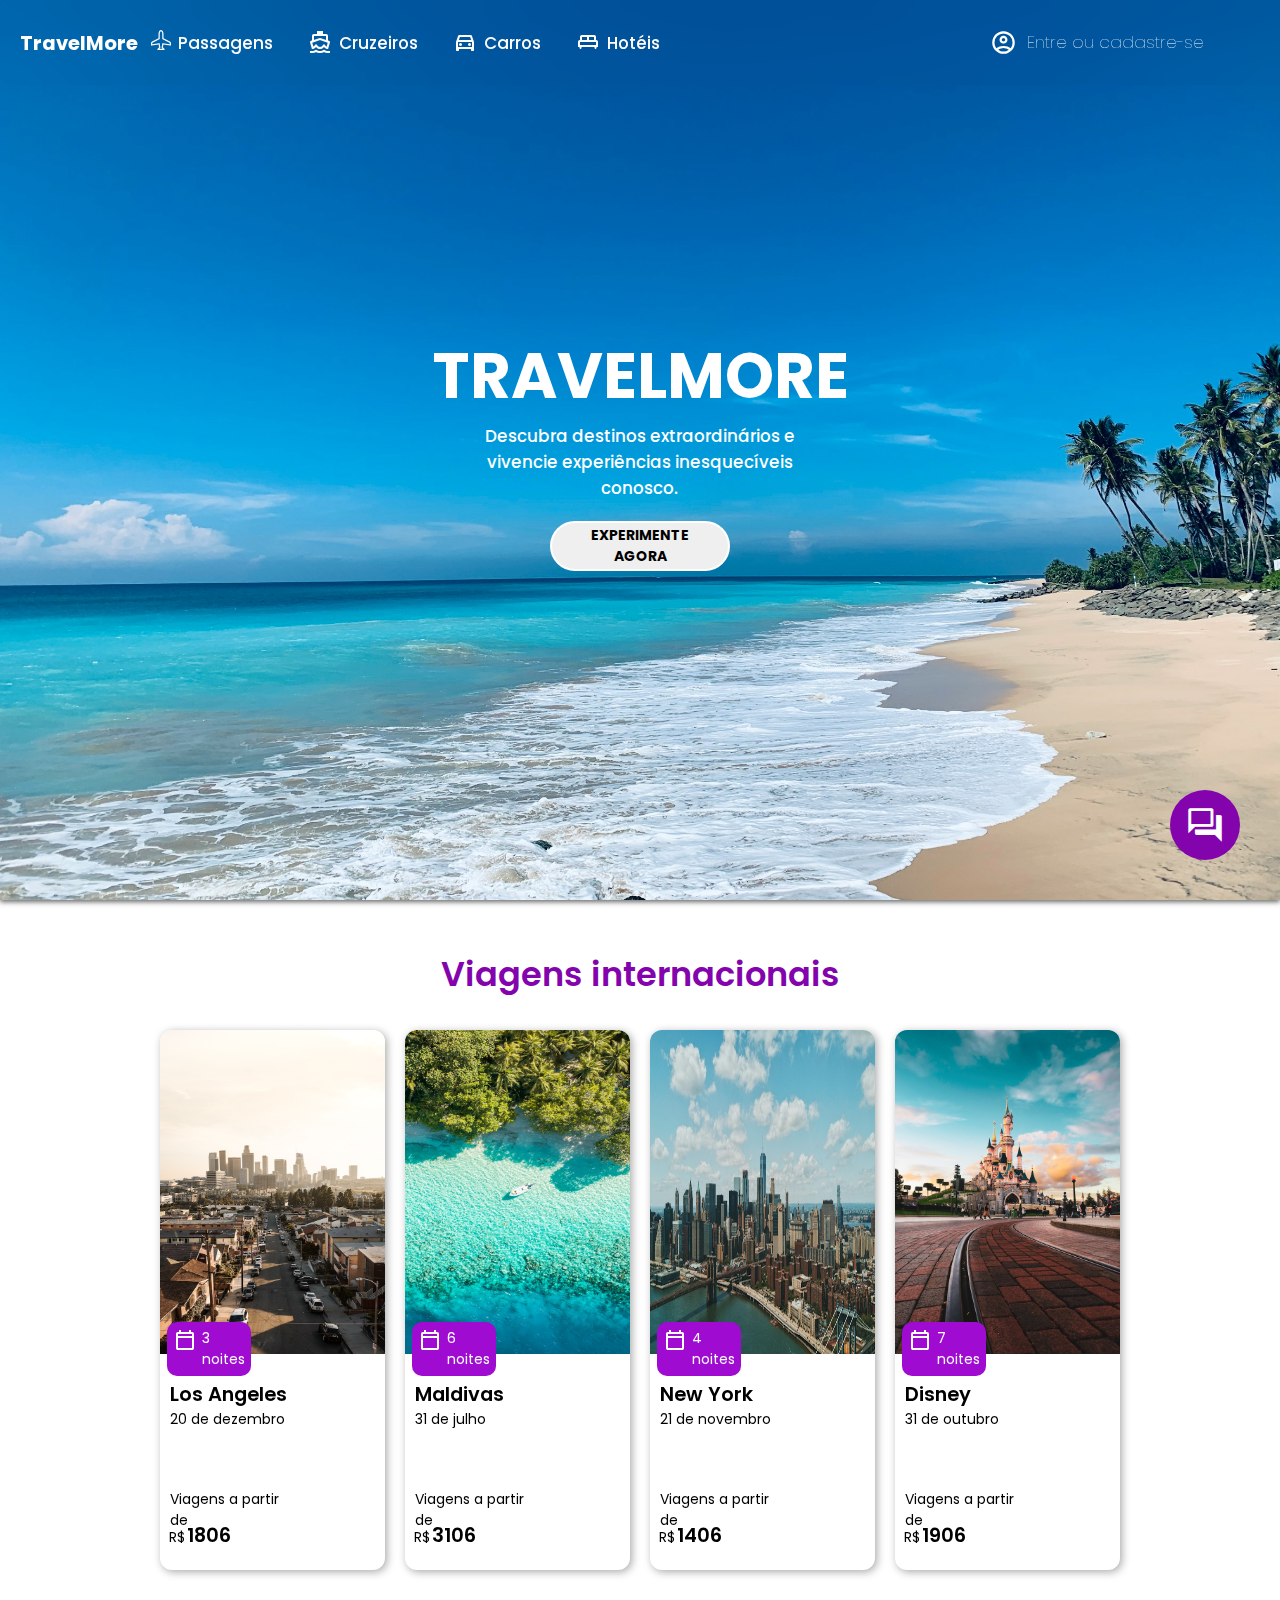
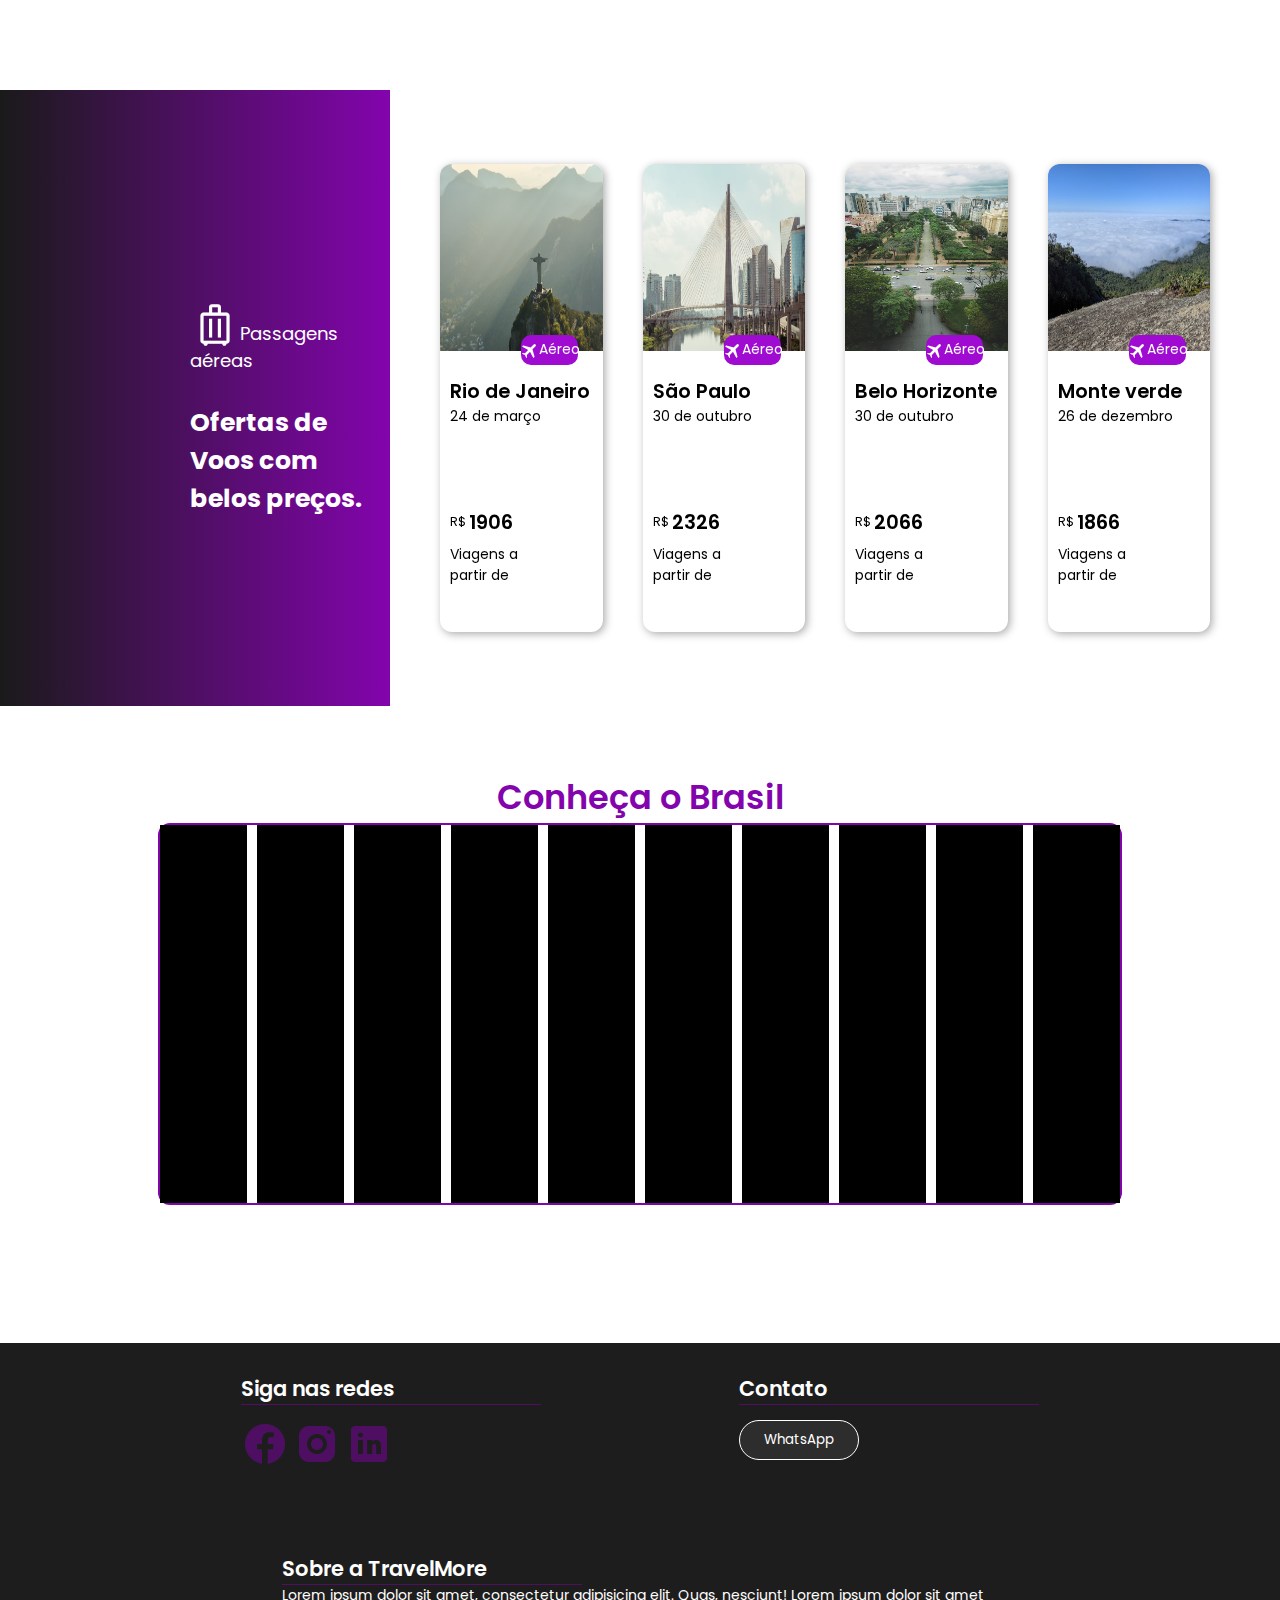
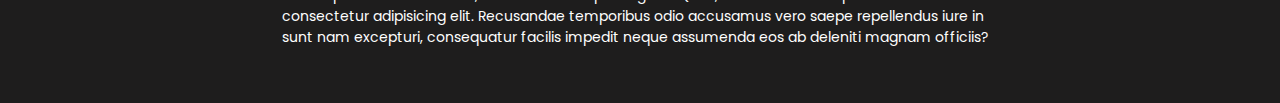
==== index.html @ c467e485 "conheca o brasil implementado mas não finalizado." ====
<!DOCTYPE html>
<html lang="pt-br">
<head>
    <meta charset="UTF-8">
    <meta name="viewport" content="width=device-width, initial-scale=1.0">
    <title>Jean</title>
    <link rel="stylesheet" href="style.css">
    <link rel="stylesheet" href="https://fonts.googleapis.com/css2?family=Material+Symbols+Outlined:opsz,wght,FILL,GRAD@24,400,0,0" />
    <link rel="stylesheet" href="https://fonts.googleapis.com/css2?family=Material+Symbols+Outlined:opsz,wght,FILL,GRAD@24,400,0,0" />
    <link rel="stylesheet" href="https://fonts.googleapis.com/css2?family=Material+Symbols+Outlined:opsz,wght,FILL,GRAD@48,300,0,200" />
    <link rel="stylesheet" href="https://fonts.googleapis.com/css2?family=Material+Symbols+Outlined:opsz,wght,FILL,GRAD@48,300,0,200" />
    <link rel="stylesheet" href="https://fonts.googleapis.com/css2?family=Material+Symbols+Outlined:opsz,wght,FILL,GRAD@48,300,0,200" />
    <link rel="stylesheet" href="https://fonts.googleapis.com/css2?family=Material+Symbols+Outlined:opsz,wght,FILL,GRAD@48,400,0,200" />
    <link rel="stylesheet" href="https://fonts.googleapis.com/css2?family=Material+Symbols+Outlined:opsz,wght,FILL,GRAD@20,300,0,200" />
    <link rel="stylesheet" href="https://fonts.googleapis.com/css2?family=Material+Symbols+Outlined:opsz,wght,FILL,GRAD@20,300,0,200" />
    <link rel="stylesheet" href="https://fonts.googleapis.com/css2?family=Material+Symbols+Outlined:opsz,wght,FILL,GRAD@20,300,0,200" />
    <link rel="stylesheet" href="https://fonts.googleapis.com/css2?family=Material+Symbols+Outlined:opsz,wght,FILL,GRAD@20,300,1,0" />
    <link rel="stylesheet" href="https://fonts.googleapis.com/css2?family=Material+Symbols+Outlined:opsz,wght,FILL,GRAD@24,400,1,0" />
    <link rel="stylesheet" href="https://fonts.googleapis.com/css2?family=Material+Symbols+Outlined:opsz,wght,FILL,GRAD@24,400,0,0" />
</head>
<body>
    <header class="container">
        <nav>
            <p id="logo" class="linksNav">TravelMore</p>
                <div class="recursos">
                    <a class="linksNav" href="#"><svg xmlns="http://www.w3.org/2000/svg" width="20" height="20" fill="currentColor" class="bi bi-airplane" viewBox="0 0 16 16">
                        <path d="M6.428 1.151C6.708.591 7.213 0 8 0s1.292.592 1.572 1.151C9.861 1.73 10 2.431 10 3v3.691l5.17 2.585a1.5 1.5 0 0 1 .83 1.342V12a.5.5 0 0 1-.582.493l-5.507-.918-.375 2.253 1.318 1.318A.5.5 0 0 1 10.5 16h-5a.5.5 0 0 1-.354-.854l1.319-1.318-.376-2.253-5.507.918A.5.5 0 0 1 0 12v-1.382a1.5 1.5 0 0 1 .83-1.342L6 6.691V3c0-.568.14-1.271.428-1.849m.894.448C7.111 2.02 7 2.569 7 3v4a.5.5 0 0 1-.276.447l-5.448 2.724a.5.5 0 0 0-.276.447v.792l5.418-.903a.5.5 0 0 1 .575.41l.5 3a.5.5 0 0 1-.14.437L6.708 15h2.586l-.647-.646a.5.5 0 0 1-.14-.436l.5-3a.5.5 0 0 1 .576-.411L15 11.41v-.792a.5.5 0 0 0-.276-.447L9.276 7.447A.5.5 0 0 1 9 7V3c0-.432-.11-.979-.322-1.401C8.458 1.159 8.213 1 8 1s-.458.158-.678.599"/>
                      </svg>Passagens</a>
                    <a class="linksNav" href="#"><span class="material-symbols-outlined">
                        directions_boat
                        </span>Cruzeiros</a>
                    <a class="linksNav" href="#"><span class="material-symbols-outlined">
                        directions_car
                        </span>Carros</a>
                    <a class="linksNav" href="#"><span class="material-symbols-outlined">
                        king_bed
                        </span>Hotéis</a>
                </div>
                <a href="#" id="login" class="linksNav"><span class="material-symbols-outlined" style="font-size: 27px;" >
                    account_circle
                    </span>Entre ou cadastre-se</a>
           
                <div class="hamburguer">
                   <span class="bar"></span>
                   <span class="bar"></span>
                   
                </div>
        </nav>
        <div class="cabecalho">
            <h1>TRAVELMORE</h1>
            <p>Descubra destinos extraordinários e vivencie experiências inesquecíveis conosco. </p>
            <button class="btn-banner">EXPERIMENTE AGORA</button>
        </div>
    </header>
    <main>
        <button class="chatHelp">
            <span class="material-symbols-outlined" id="iconChatHelp">
                forum
                </span>
        </button>

        <div class="talk-message">
            <div class="ajudante">
                <div class="container-img"></div>
                <p>Jean</p>
            </div>
            <div class="talk">
                <div class="container-img container-img2"></div>
                <span class="message">vamos ir jogar basquete quando mano?</span>
            </div>
            <div class="type-message">
                <input type="text" name="" id="text-user" placeholder="Escreva uma mensagem">
               
                <span class="material-symbols-outlined" style="font-size: 30px; color: #8304ad71; padding-right: 40px;">
                    send
                    </span>
            </div>
        </div>
        <section class="viagens-internacionais">
            <h1>Viagens internacionais</h1>
            <div class="container-mundo">
                <article class="Mundo-itens">
                    <div class="container-img_mundo"><img src="img/los-angeles.jpg" alt="imagem da disney(parque)" class="img-mundo"></div>
                    <div class="time-travel"><span class="material-symbols-outlined">
                        calendar_today
                        </span> 3 noites</div>
                    <div class="content">
                        <h2 class="destino">Los Angeles
                        </h2>
                        <p class="data">20 de dezembro</p>
                        <p class="info-preco preco-mundo">Viagens a partir de</p>  
                        <p class="cifrao-mundo">R$</p> 
                        <p class="preco-viagem">1806</p>
                    </div>
                </article>
                <article class="Mundo-itens"> <div class="container-img_mundo"><img src="img/maldivas.jpg" alt="imagem da disney(parque)" class="img-mundo"></div>
                    <div class="time-travel"><span class="material-symbols-outlined">
                        calendar_today
                        </span>6 noites</div>
                    <div class="content">
                        <h2 class="destino">Maldivas</h2>
                        <p class="data">31 de julho</p>
                        <p class="info-preco preco-mundo">Viagens a partir de</p>  
                        <p class="cifrao-mundo">R$</p> 
                        <p class="preco-viagem">3106</p>
                    </div></article>
                <article class="Mundo-itens"> <div class="container-img_mundo"><img src="img/nyc.jpg" alt="imagem da disney(parque)" class="img-mundo"></div>
                    <div class="time-travel"><span class="material-symbols-outlined">
                        calendar_today
                        </span> 4 noites</div>
                    <div class="content">
                        <h2 class="destino">New York</h2>
                        <p class="data">21 de novembro</p>
                        <p class="info-preco preco-mundo">Viagens a partir de</p>  
                        <p class="cifrao-mundo">R$</p> 
                        <p class="preco-viagem">1406</p>
                    </div></article>
                <article class="Mundo-itens"> <div class="container-img_mundo"><img src="img/disney.jpg" alt="imagem da disney(parque)" class="img-mundo"></div>
                    <div class="time-travel"><span class="material-symbols-outlined">
                        calendar_today
                        </span> 7 noites</div>
                    <div class="content">
                        <h2 class="destino">Disney</h2>
                        <p class="data">31 de outubro</p>
                        <p class="info-preco preco-mundo">Viagens a partir de</p>  
                        <p class="cifrao-mundo">R$</p> 
                        <p class="preco-viagem">1906</p>
                    </div></article>
            </div>
        </section>
        
        <section class="container1">

            <aside class="about-info">
                
             <div class="item-info">
                 <p><span class="material-symbols-outlined" id="icon-bag">
                    luggage
                    </span>Passagens aéreas</p>
                 <h1>Ofertas de Voos com belos preços.</h1>
             </div>
            </aside>
            <div class="container-voos">
                <div class="infos">
                    <div class="container-rj"><img src="img/rj.jpg" alt="rio-de-janeiro"></div>
                    <div class="tipo-viagem"><span class="material-symbols-outlined" id="icon-text">
                        travel
                        </span>Aéreo</div>
                    <div class="content">
                        <h2 class="destino">Rio de Janeiro</h2>
                        <p class="data">24 de março</p>
                        <p class="info-preco">Viagens a partir de</p>  
                        <p class="cifrao">R$</p> 
                        <p class="preco">1906</p>
                    </div>
                </div>
                <div class="infos">
                    <div class="container-rj"><img src="img/são paulo.jpg" alt="São Paulo"></div>
                    <div class="tipo-viagem"><span class="material-symbols-outlined" id="icon-text">
                        travel
                        </span>Aéreo</div>
                    <div class="content">
                        <h2 class="destino">São Paulo</h2>
                        <p class="data">30 de outubro</p>
                        <p class="info-preco">Viagens a partir de</p>  
                        <p class="cifrao">R$</p> 
                        <p class="preco">2326</p>
                    </div>
                </div>
                <div class="infos">
                    <div class="container-rj"><img src="img/minas.jpg" alt="Belo Horizonte"></div>
                    <div class="tipo-viagem"><span class="material-symbols-outlined" id="icon-text">
                        travel
                        </span>Aéreo</div>
                    <div class="content">
                        <h2 class="destino">Belo Horizonte</h2>
                        <p class="data">30 de outubro</p>
                        <p class="info-preco">Viagens a partir de</p>  
                        <p class="cifrao">R$</p> 
                        <p class="preco">2066</p>
                    </div>
                </div>
                <div class="infos">
                    <div class="container-rj"><img src="img/camanducaia.jpg" alt="Monte verde"></div>
                    <div class="tipo-viagem"><span class="material-symbols-outlined" id="icon-text">
                        travel
                        </span>Aéreo</div>
                    <div class="content">
                        <h2 class="destino">Monte verde</h2>
                        <p class="data">26 de dezembro</p>
                        <p class="info-preco">Viagens a partir de</p>  
                        <p class="cifrao">R$</p> 
                        <p class="preco">1866</p>
                    </div>
            </div>
        </section>
        <section class="ConhecaBrasil-Container">
            <h1>Conheça o Brasil</h1>
            <div class="Container-lugares">
                <article class="lugar-iten"></article>
                <article class="lugar-iten"></article>
                <article class="lugar-iten"></article>
                <article class="lugar-iten"></article>
                <article class="lugar-iten"></article>
                <article class="lugar-iten"></article>
                <article class="lugar-iten"></article>
                <article class="lugar-iten"></article>
                <article class="lugar-iten"></article>
                <article class="lugar-iten"></article>
            </div>
        </section>

    </main>
    <footer>
        <section class="secundaria">
            <article class="social-media">
                <h2 class="titulo-footer">Siga nas redes</h2>
                <hr class="linha--footer">
                <button class="redes"><img src="img/icons/facebook.png" alt="facebook"></button>
                <button class="redes"><img src="img/icons/instagram.png" alt="instagram"></button>
                <button class="redes"><img src="img/icons/linkedin.png" alt="linkedin"></button>
            </article>
            <article class="contato">
                <h2 class="titulo-footer">Contato</h2>
                <hr class="linha--footer">
                <button class="contact">WhatsApp</button>
            </article>
        </section>
        <section class="primaria">
            <article class="about">
                <h2 class="titulo-footer">Sobre a TravelMore</h2>
                <hr class="linha--footer">
                <p>Lorem ipsum dolor sit amet, consectetur adipisicing elit. Quas, nesciunt! Lorem ipsum dolor sit amet consectetur adipisicing elit. Recusandae temporibus odio accusamus vero saepe repellendus iure in sunt nam excepturi, consequatur facilis impedit neque assumenda eos ab deleniti magnam officiis?</p>
            </article>
        </section>
        <div class="logo">
        </div>
    </footer>

    <script src="script.js"></script>
</body>
</html>
---- style.css ----
@import url('https://fonts.googleapis.com/css2?family=Bebas+Neue&family=Poppins:wght@400;500;700&display=swap');

*{
    margin: 0;
    padding: 0;
    font-family: 'Poppins', sans-serif;
}

html{
    font-size: 14px;
}

body{
   width: 100%;
}

header.container{
    height: 100vh;
    background-repeat: no-repeat;
    background-position: center bottom;
    background-image: url('img/banner.jpg');
    background-size: cover;
    position: relative;
    box-shadow: 0px 2px 5px rgba(0, 0, 0, 0.599);
    display: flex;
}

.cabecalho{
    display: flex;
    flex-direction: column;
    gap: 0px;
    align-items: center;
    width: 40%;
    margin: auto;
    padding: 0;
}

.cabecalho h1{
    font: normal bolder 4.5rem 'Poppins', sans-serif;
    color: white;
}

.cabecalho p{
    font: normal 500 1.2rem 'Poppins', sans-serif;
    width: 70%;
    text-align: center;
    color: white;
}

.btn-banner{
    width: 35%;
    height: 50px;
    border-radius: 25px;
    border: 2px solid white;
    display: flex;
    align-items: center;
    justify-content: center;
    font: normal bolder 1rem 'Poppins', sans-serif;
    padding: 5px 20px;
    margin-top: 20px;
    transition-duration: .4s;
}

.btn-banner:hover{
    transform: translateY(-6px);
    background-color: #8304ad;
    color: white;
    border: none;
    cursor: pointer;
}

.chatHelp{
    width: 70px;
    height: 70px;
    background-color: #8304ad;
    border-radius: 100%;
    border: none;
    position: fixed;
    bottom: 40px;
    right: 40px;
    z-index: 100;
    display: flex;
    justify-content: center;
    align-items: center;
    cursor: pointer;
}

.chatHelp:hover{
    background-color: #aa42cd;
}

#iconChatHelp{
    font-size: 40px;
    color: white;
}

.talk-message {
    width: 23%;
    height: 0;
    background-color: white;
    filter: drop-shadow(2px 2px 4px rgba(0, 0, 0, 0.338));
    border-radius: 15px;
    position: fixed;
    bottom: 150px;
    right: 20px;
    overflow: hidden; /* Para esconder o conteúdo que excede a altura */
    z-index: 100;
    transition: height 300ms ease; /* Animação da altura com duração de 1 segundo e função de temporização ease */
}

.ajudante{
    width: 100%;
    height: 12%;
    background-color: #8304ad;
    display: flex;
    flex-direction: row;
    gap: 10px;
    justify-content: flex-start;
    align-items: center;
    padding-left: 20px;
    color: white;
    font: normal 600 1.1rem 'Poppins', sans-serif;
}

 .container-img{
    background-repeat: no-repeat;
    background-image: url('img/ajudante.svg');
    background-position: center center;
    width: 50px;
    height: 50px;
    border-radius: 100%;
}

.talk{
    height: 76%;
    background-color: rgb(255, 254, 254);
    position: relative;
}

.container-img2{
    position: absolute;
    left: 5%;
    top: 17%;
    width: 45px;
    height: 45px;
}

.message{
    position: absolute;
    top: 103px;
    left: 71px;
    width: 70%;
    height: 10%;
    background-color: #8304ad3c;
    padding: 10px;
    border-radius: 0px 12px 12px 12px;
}

.type-message{
    position: relative;
    width: 100%;
    display: flex;
    flex-direction: row;
    justify-content: space-between;
    align-items: center;
    padding: 20px 0px 20px 20px;
}

#text-user{
    width: 80%;
    border: none;
    outline: none;
}

#text-user::placeholder{
    color: #8304ad71;
    font: normal 500 1rem 'Poppins', sans-serif;
}

.talk-message.active {
    height: 68vh;
}

nav{
    position: absolute;
    display: flex;
    flex-direction: row;
    justify-content: space-between;
    align-items: center;
    padding: 20px;
    position: fixed;
    width: 100%;
    height: 5%;
    background: rgba(255, 255, 255, 0); /* Cor de fundo com transparência */
    backdrop-filter: blur(20px);
    border-radius: 10px;
    z-index: 1000;
    transition: .4s ease;
}

.hamburguer{
    display: none;
}

.bar{
    height: 3px;
    width: 30px;
    background-color: red;
    -webkit-transition: all 0.3s ease-in-out;
    transition: all 0.3s ease-in-out;
}

.scrolled{
    background-color: white;
    color: black;
}

#logo{
    font: normal bold 1.4rem 'Poppins', sans-serif;
    color: white;
}

.recursos{
    position: relative;
    left: -50%;
    display: flex;
    gap: 35px;
}

.recursos a{
    display: flex;
    gap: 7px;
    width: 100%;
    text-decoration: none;
    font: normal 500 1.2rem 'Poppins';
    color: rgb(254, 251, 251);
}

.recursos a::after{
    content: ""; /* Conteúdo vazio necessário para a pseudo-elemento ::after */
    display: block; /* Tornar o pseudo-elemento um bloco para ocupar toda a largura */
    height: 2px; /* Altura do sublinhado */
    width: 0; /* Largura inicial do sublinhado (será animada) */
    background-color: #9f0bd0; /* Cor do sublinhado */
    position: absolute; /* Posicionamento absoluto em relação ao link pai */
    bottom: 0; /* Colocar o sublinhado na parte inferior do link */
    left: 0; /* Alinhar o sublinhado à esquerda do link */
    transition: width 0.3s; /* Adicionar transição à largura para criar o efeito de animação */
}

.recursos a:hover::after{
    width: 100%;
}


#login{
    position: absolute;
    left: 75%;
    display: flex;
    justify-content: center;
    gap: 10px;
    font: normal lighter 1.2rem 'Poppins', sans-serif;
    text-decoration: none;
    color: rgb(255, 255, 255);
}
 


main{
    width: 100%;
}

.text{
    background-image: url(img/travel.jpg);
    background-repeat: no-repeat;
    background-size: cover;
    background-position: center center;
    width: 100%;
    height: 80vh;
}

.text > h1{
    text-align: center;
    padding: 110px 0px 85px 0px;
    font-size: 3rem;
    color: white;
}

@keyframes fadeIn {
    from {
      opacity: 0;
    }
    to {
      opacity: 4;
    }
  }


.answer-iten{
    display: flex;
    flex-direction: row;
    justify-content: center;
    align-items: center;
}

.text-answer{
    font: normal 500 1.1rem 'Poppins', sans-serif;
    width: 50%;
}

.number{
    position: relative;
    bottom: 20px;
    right: 10px;
    font: normal bolder 2rem 'Poppins', sans-serif;
    color: #8b13b3;
}

.viagens-internacionais{
    width: 100%;
    height: 87vh;
    animation: fadeIn 2000ms ease-in-out;
}

.viagens-internacionais h1{
    font:normal 600 2.4rem 'Poppins', sans-serif;
    color: #8304ad;
    text-align: center;
    padding-top: 50px;
}

.container-mundo{
    display: flex;
    gap: 20px;
    flex-direction: row;
    width: 75%;
    height: 60vh;
    margin: auto;
    padding-top: 30px;    
}

.Mundo-itens{
    width: 35%;
    height: 100%;
    background-color: rgb(255, 255, 255);
    filter: drop-shadow(2px 2px 4px rgba(0, 0, 0, 0.338));
    border-radius: 12px;
    border: none;
}

.container-img_mundo{
    position: relative;
    width: 100%;
    height: 60%;
    overflow: hidden;
    border-radius: 12px 12px 0 0;
}

.img-mundo{
    position: absolute;
    width: 100%;
    height: 100%;
    transition: .6s;
}

.Mundo-itens:hover{
    cursor: pointer;
}

.Mundo-itens:hover .img-mundo{
    transform: scale(1.6); /* Aumenta o tamanho da imagem ao hover */
}

.preco-mundo{
    position: absolute;
    top: 85%;
}

.cifrao-mundo{
    position: absolute;
    top: 92%;
    left: 4%;
}

.preco-viagem{
    position: absolute;
    top: 90.8%;
    left: 12%;
    font: normal 600 1.4rem 'Poppins', sans-serif;
}

.time-travel{
    display: flex;
    justify-content: center;
    position: absolute;
    bottom: 36%;
    left: 3%;
    width: 32%;
    background-color: #9f0bd0;
    border-radius: 10px;
    padding: 6px;
    color: white;
    z-index: 100;
    gap: 5px;

}

.about-info{
    position: relative;
    width: 30%;
    height: 88.4%;
    display: flex;
    flex-direction: column;
    gap: 30px;
    padding: 30px;
   background-image: linear-gradient(to right,#1a1a1a, #8304ad);
}

.item-info{
    position: absolute;
    top: 200px;
    left: 190px;
}

.about-info p{
    font-size: 1.30rem;
    color: white;
}

#icon-bag{
    position: relative;
    top: 10px;
    font-size: 50px;
    color: white;
}

.about-info h1{
    font-size: 1.8rem;
    padding-top: 30px;
    width: 90%;
    color: white;
}

.container1{
    display: flex;
    flex-direction: row;
    align-items: center;
    gap: 120px;
    height: 70vh;
}
.container-voos{
    position: relative;
    left: -70px;
    width: 70%;
    height: 80%;
    display: flex;
    flex-direction: row;
    gap: 40px;
    align-items: center;
}

.container-rj{
    position: relative;
    width: 100%;
    height: 40%;
    z-index: 100;
    overflow: hidden; /* Para garantir que a imagem não ultrapasse os limites da div */
    border-radius: 12px 12px 0 0;
}

.container-rj img{
    position: absolute;
    width: 100%;
    height: 100%;
    transition: transform 0.3s ease; /* Adiciona uma transição suave para a transformação */    
}

.infos:hover img{
    transform: scale(1.3); /* Aumenta o tamanho da imagem ao hover */
}

.infos {
    position: relative;
    height: 93%;
    width: 23%;
    background-color: white;
    border-radius: 12px;
    filter: drop-shadow(2px 2px 4px rgba(0, 0, 0, 0.338));
}
.infos:hover{
    cursor: pointer;
}

.infos:hover + .container-rj img {
    transform: scale(1.2); /* Aumenta o tamanho da imagem ao hover na div .infos */

}

.tipo-viagem{
    display: flex;
    justify-content: center;
    position: absolute;
    top: 36.5%;
    left: 50%;
    width: 30%;
    background-color: #9f0bd0;
    border-radius: 10px;
    padding: 4px;
    color: white;
    z-index: 100;
}

.content{
   height: 55%;
   display: flex;
   flex-direction: column;
   justify-content: space-between;
   padding: 0px 0px 10px 10px;
}

.content .data{
    display: flex;
    justify-content: flex-start;
    height: 300px;
}

.content h2{
    font: normal 600 1.4rem 'Poppins', sans-serif;
    padding-top: 25px;
}

#icon-text{
    color: white;
    font-size: 20px;
    padding-top: 2px;
}

.info-preco{
    width: 50%;
    font-size: 1rem;
    padding-bottom: 23px;
}

.cifrao{
    font-size: 0.9rem;
    position: absolute;
    top: 349px;
}

.preco{
    position: absolute;
    top: 343px;
    left: 29px;
    font: normal 600 1.4rem 'Poppins', sans-serif;
}


.ConhecaBrasil-Container{
    height: 70vh;
    width: 100%;
}

.ConhecaBrasil-Container > h1{
   text-align: center;
   font:normal 600 2.4rem 'Poppins', sans-serif;
   color: #8304ad;
   padding-top: 60px;
}

.Container-lugares{
    display: flex;
    flex-direction: row;
    gap: 10px;
    width: 75%;
    height: 60%;
    margin: auto;
    border: solid 2px #8304ad;
    border-radius: 12px;
}

.Container-lugares > .lugar-iten{
    width: 25%;
    height: 100%;
    background-color: black;
}

footer{
    height: 40vh;
    background-color: rgb(30, 29, 29);
}

.secundaria{
    padding-top: 30px;
    margin: auto;
    width: 70%;
    height: 50%;
    display: flex;
    flex-direction: row;
    justify-content: space-around;
    gap: 100px;
}

.redes{
    padding: 15px 0px 0px 0px;
    background-color: transparent;
    border: none;
    cursor: pointer;
}

.redes:hover img{
    color: #aa42cd;
}

.linha--footer{
    background-color: #8304ad7c;
    height: 1px;
    border: none;
    width: 300px;
}

.titulo-footer{
    font: normal 600 1.5rem 'Poppins', sans-serif;
    color: white;
}

.contact{
    width: 40%;
    height: 22%;
    border-radius: 20px;
    border: 1px solid white;
    background-color: rgb(46, 45, 45);
    color: white;
    margin-top: 15px;
    transition: .6s;
}

.contact:hover{
    background-color: #25d366;
    border: none;
    cursor: pointer;
}

.primaria{
    width: 56%;
    margin: auto;
    display: flex;
    align-items: center;
    justify-content: center;
}

.about{
    display: flex;
    flex-direction: column;
    width: 100%;
    color: white;
}

@media (max-width: 768px) {
    .hamburguer{
        display: block;
    }

    
}
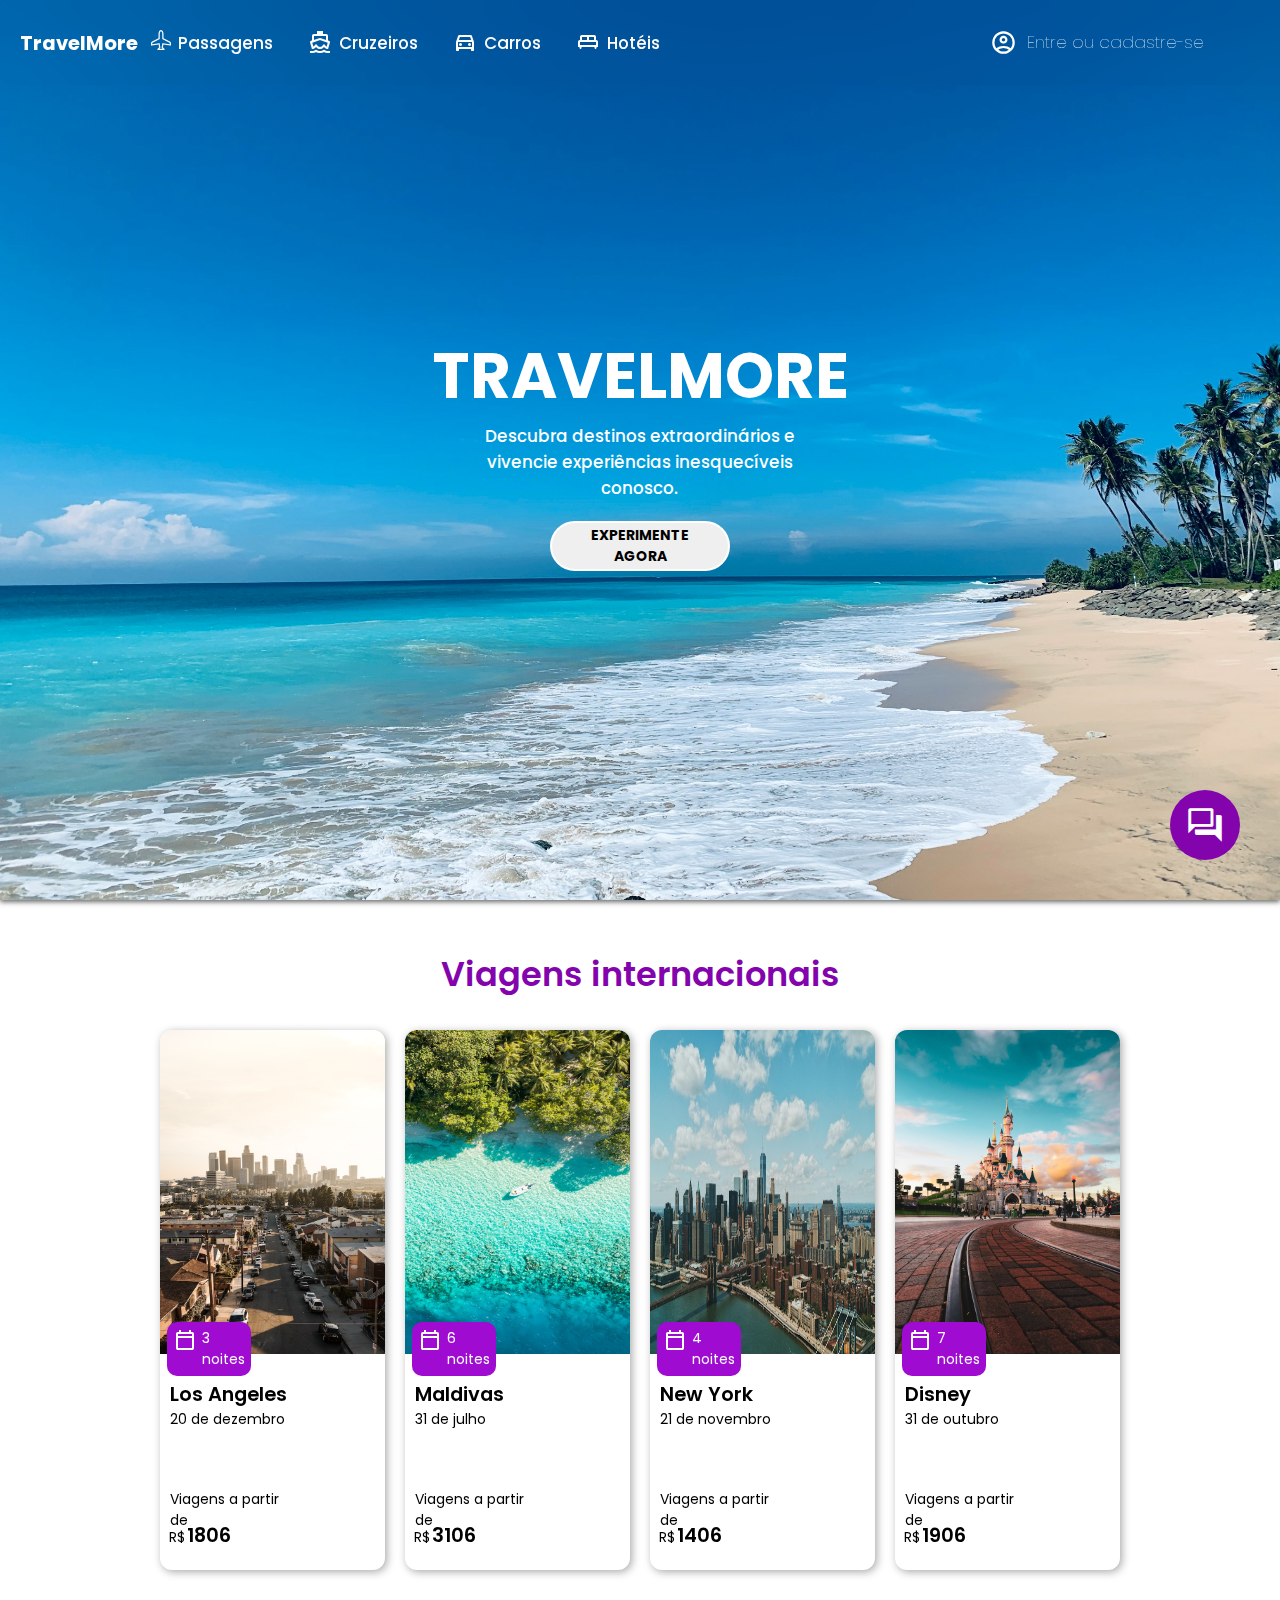
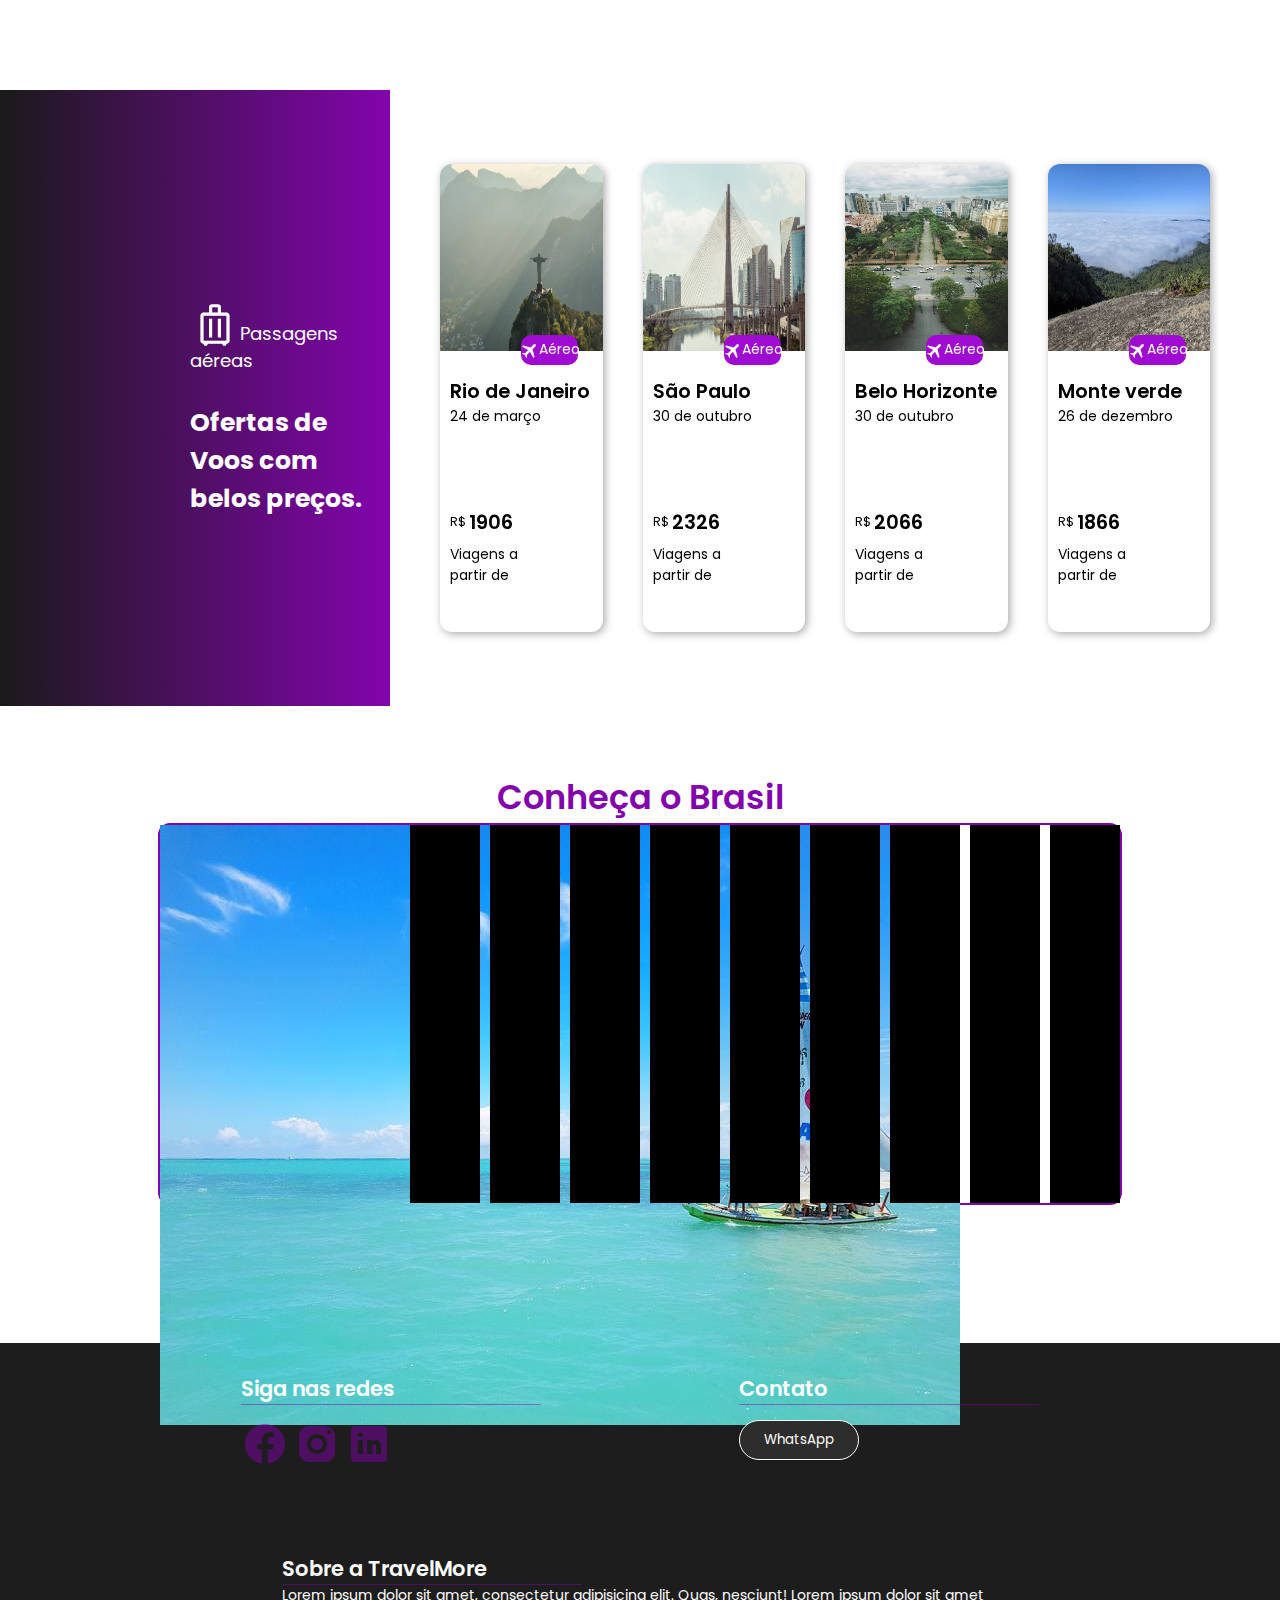
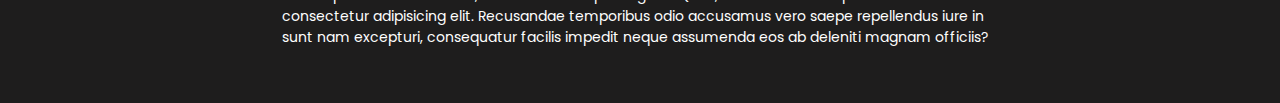
==== commit 95a778b0: "implentação do swiper js" ====
--- a/index.html
+++ b/index.html
@@ -4,6 +4,7 @@
     <meta charset="UTF-8">
     <meta name="viewport" content="width=device-width, initial-scale=1.0">
     <title>Jean</title>
+    <link rel="stylesheet" href="https://cdn.jsdelivr.net/npm/swiper@11/swiper-bundle.min.css"/>
     <link rel="stylesheet" href="style.css">
     <link rel="stylesheet" href="https://fonts.googleapis.com/css2?family=Material+Symbols+Outlined:opsz,wght,FILL,GRAD@24,400,0,0" />
     <link rel="stylesheet" href="https://fonts.googleapis.com/css2?family=Material+Symbols+Outlined:opsz,wght,FILL,GRAD@24,400,0,0" />
@@ -58,7 +59,6 @@
                 forum
                 </span>
         </button>
-
         <div class="talk-message">
             <div class="ajudante">
                 <div class="container-img"></div>
@@ -70,7 +70,6 @@
             </div>
             <div class="type-message">
                 <input type="text" name="" id="text-user" placeholder="Escreva uma mensagem">
-               
                 <span class="material-symbols-outlined" style="font-size: 30px; color: #8304ad71; padding-right: 40px;">
                     send
                     </span>
@@ -130,9 +129,7 @@
         </section>
         
         <section class="container1">
-
             <aside class="about-info">
-                
              <div class="item-info">
                  <p><span class="material-symbols-outlined" id="icon-bag">
                     luggage
@@ -197,7 +194,7 @@
         <section class="ConhecaBrasil-Container">
             <h1>Conheça o Brasil</h1>
             <div class="Container-lugares">
-                <article class="lugar-iten"></article>
+                <article class="lugar-iten"><img src="img/maceio.jpeg" alt="imagem de maceio"></article>
                 <article class="lugar-iten"></article>
                 <article class="lugar-iten"></article>
                 <article class="lugar-iten"></article>
@@ -238,5 +235,6 @@
     </footer>
 
     <script src="script.js"></script>
+    <script src="https://cdn.jsdelivr.net/npm/swiper@11/swiper-bundle.min.js"></script>
 </body>
 </html>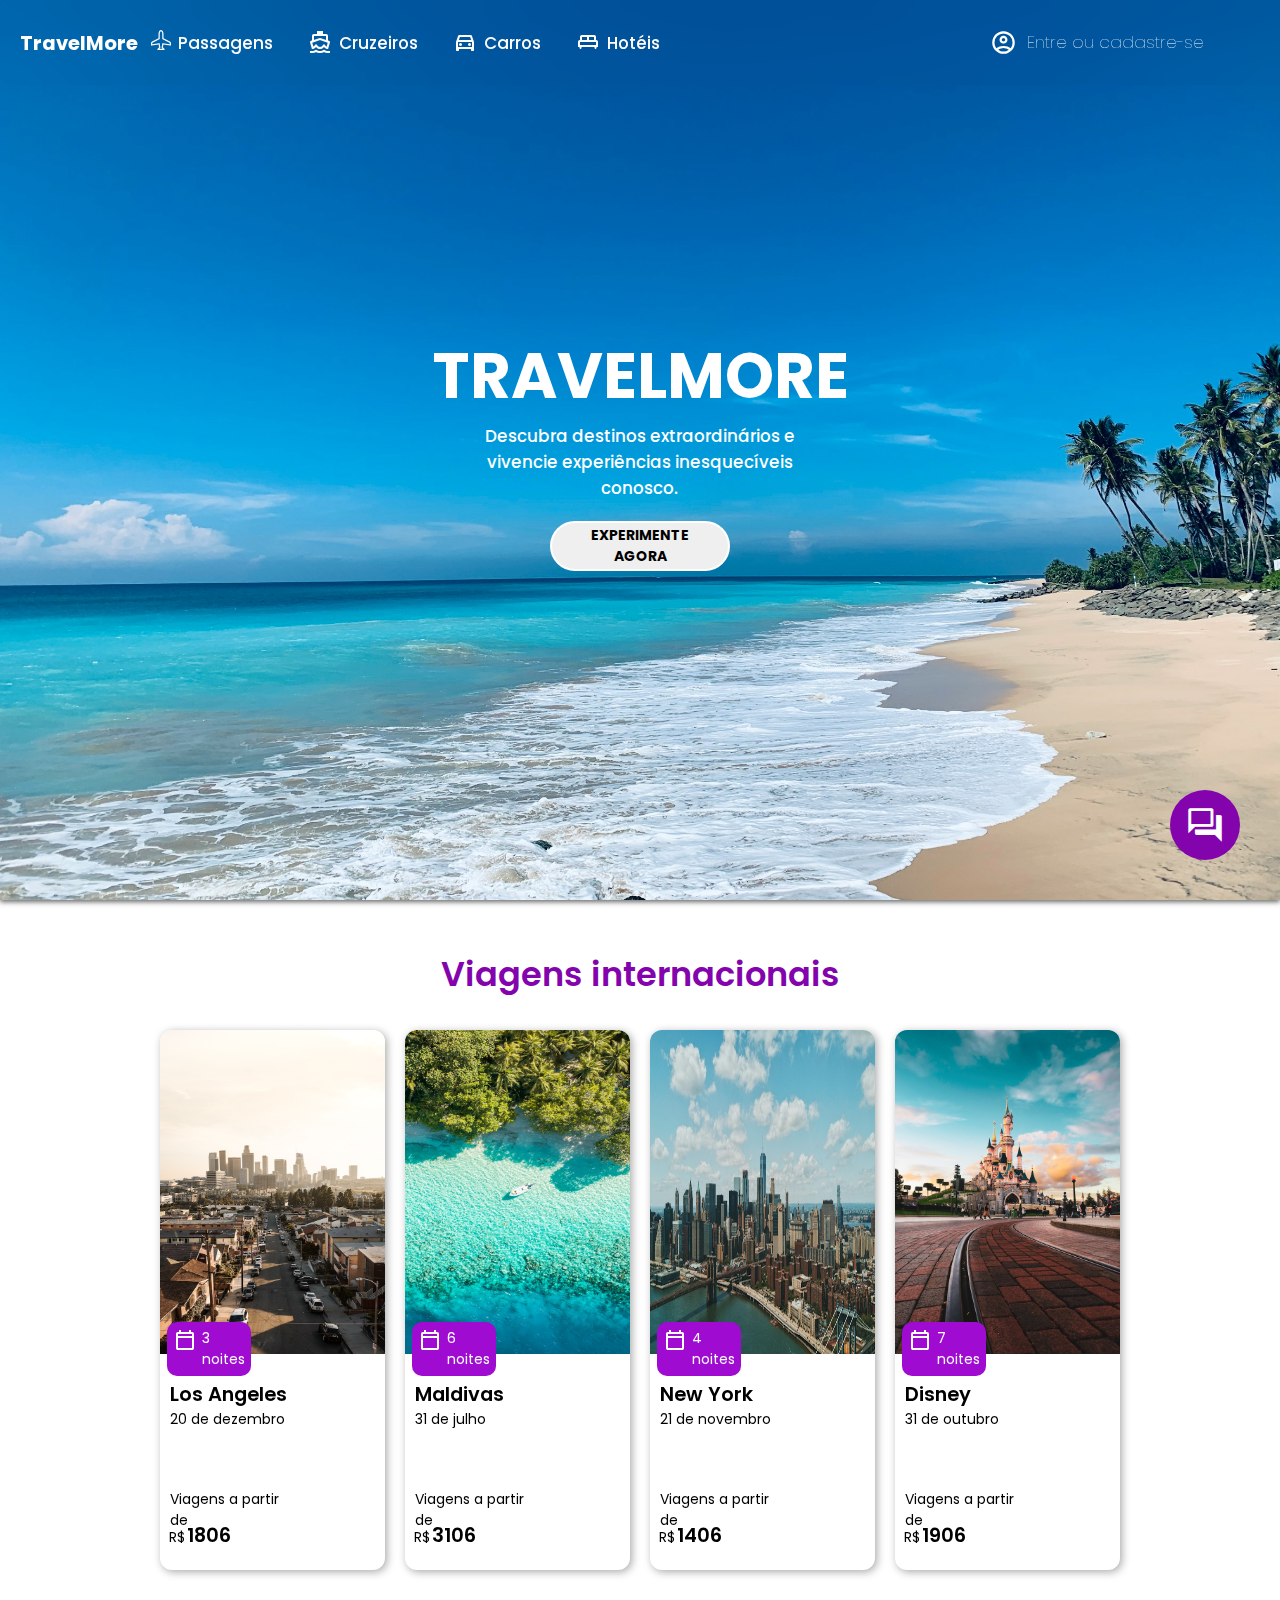
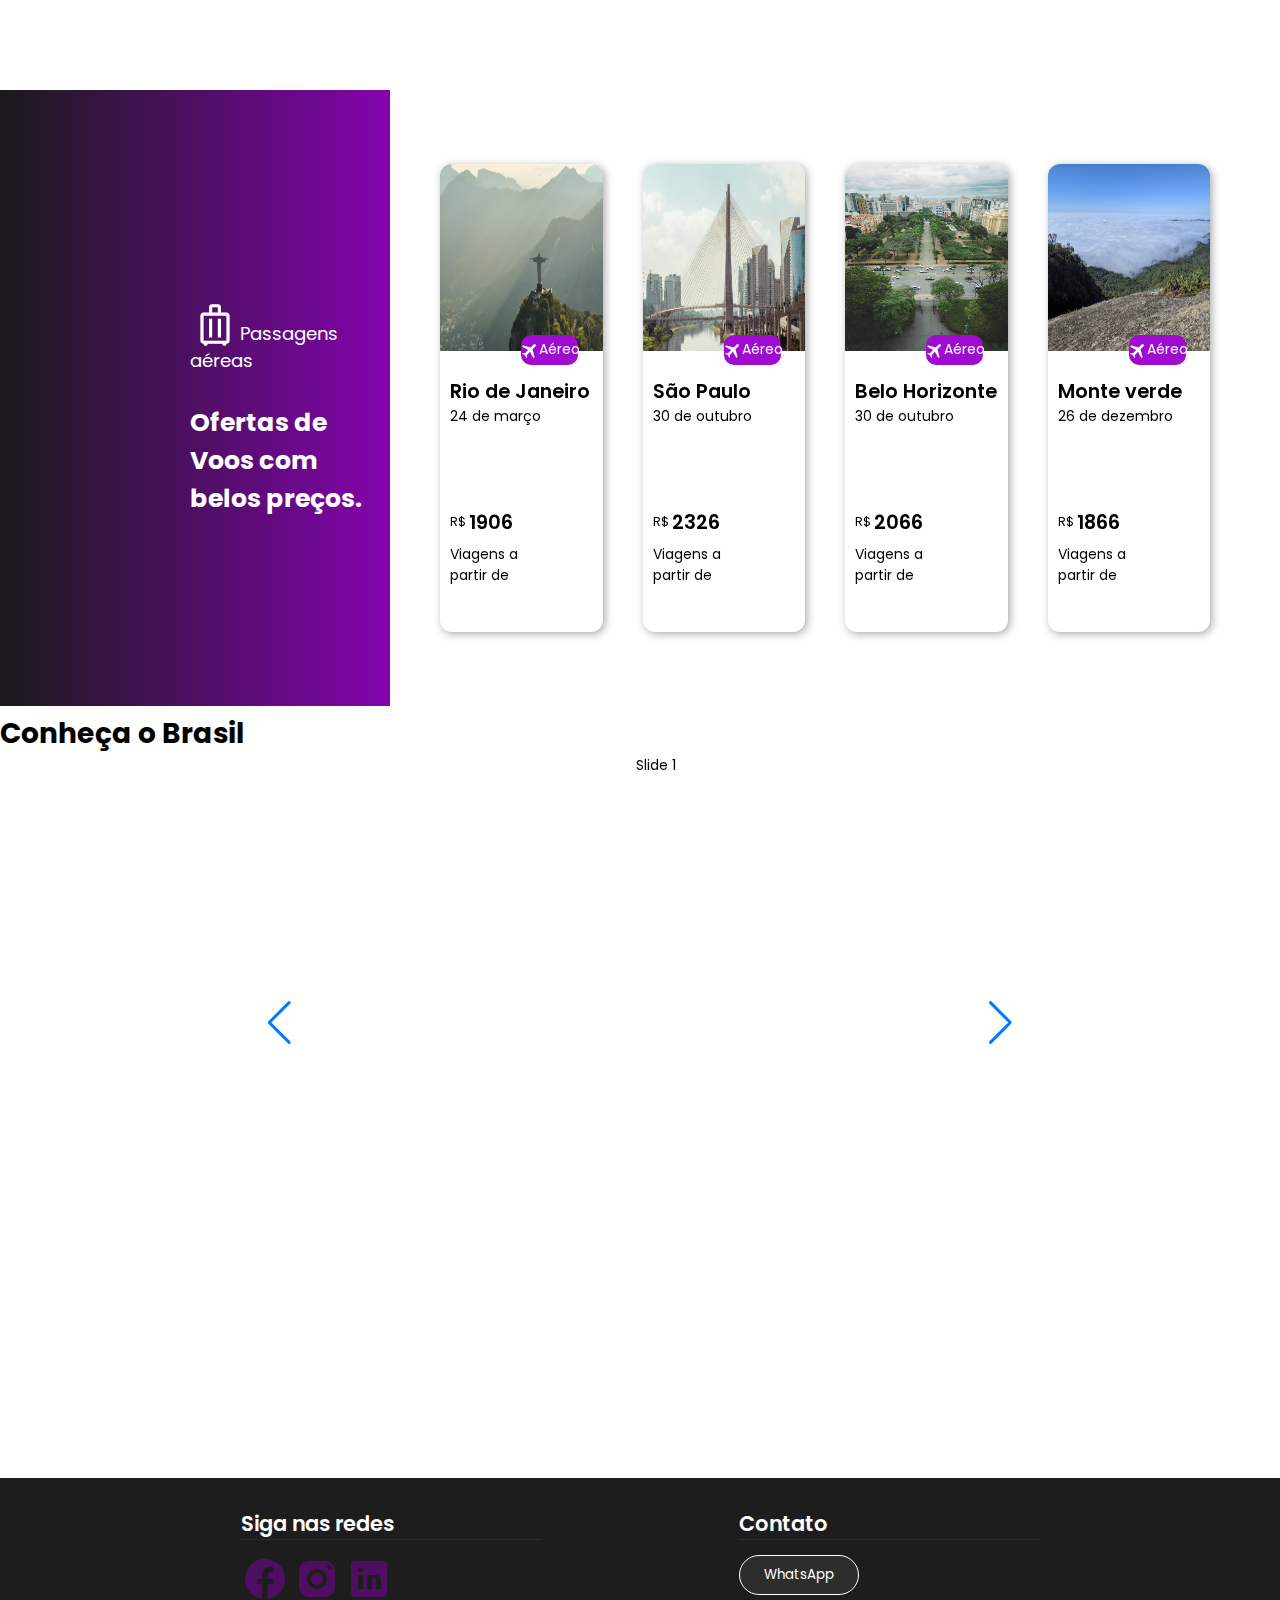
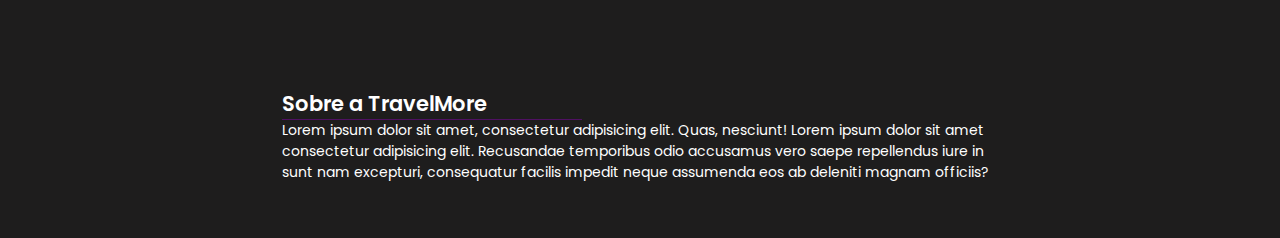
==== commit bf61b374: "." ====
--- a/index.html
+++ b/index.html
@@ -59,6 +59,7 @@
                 forum
                 </span>
         </button>
+
         <div class="talk-message">
             <div class="ajudante">
                 <div class="container-img"></div>
@@ -70,6 +71,7 @@
             </div>
             <div class="type-message">
                 <input type="text" name="" id="text-user" placeholder="Escreva uma mensagem">
+               
                 <span class="material-symbols-outlined" style="font-size: 30px; color: #8304ad71; padding-right: 40px;">
                     send
                     </span>
@@ -129,7 +131,9 @@
         </section>
         
         <section class="container1">
+
             <aside class="about-info">
+                
              <div class="item-info">
                  <p><span class="material-symbols-outlined" id="icon-bag">
                     luggage
@@ -193,20 +197,28 @@
         </section>
         <section class="ConhecaBrasil-Container">
             <h1>Conheça o Brasil</h1>
-            <div class="Container-lugares">
-                <article class="lugar-iten"><img src="img/maceio.jpeg" alt="imagem de maceio"></article>
-                <article class="lugar-iten"></article>
-                <article class="lugar-iten"></article>
-                <article class="lugar-iten"></article>
-                <article class="lugar-iten"></article>
-                <article class="lugar-iten"></article>
-                <article class="lugar-iten"></article>
-                <article class="lugar-iten"></article>
-                <article class="lugar-iten"></article>
-                <article class="lugar-iten"></article>
-            </div>
-        </section>
-
+            <!-- Slider main container -->
+        <div class="swiper">
+            <!-- Additional required wrapper -->
+            <div class="swiper-wrapper">
+            <!-- Slides -->
+            <div class="swiper-slide"><img class="img-brasil" src="img/camanducaia.jpg" alt="imagem de camanducaia"></div>
+            <div class="swiper-slide"><img class="img-brasil" src="img/rj.jpg" alt="imagem do rio de janeiro">Slide 2</div>
+            <div class="swiper-slide">Slide 3</div>
+            <div class="swiper-slide">Slide 1</div>
+            <div class="swiper-slide">Slide 2</div>
+            <div class="swiper-slide">Slide 3</div>
+             ...
+            </div>
+            <!-- If we need pagination -->
+            <div class="swiper-pagination"></div>
+  
+            <!-- If we need navigation buttons -->
+            <div class="swiper-button-prev"></div>
+            <div class="swiper-button-next"></div>
+
+        </div>
+        </section>
     </main>
     <footer>
         <section class="secundaria">
@@ -236,5 +248,6 @@
 
     <script src="script.js"></script>
     <script src="https://cdn.jsdelivr.net/npm/swiper@11/swiper-bundle.min.js"></script>
+    <script src="carrosel.js"></script>
 </body>
 </html>--- a/style.css
+++ b/style.css
@@ -554,35 +554,33 @@
     font: normal 600 1.4rem 'Poppins', sans-serif;
 }
 
-
 .ConhecaBrasil-Container{
-    height: 70vh;
-    width: 100%;
-}
-
-.ConhecaBrasil-Container > h1{
-   text-align: center;
-   font:normal 600 2.4rem 'Poppins', sans-serif;
-   color: #8304ad;
-   padding-top: 60px;
-}
-
-.Container-lugares{
-    display: flex;
-    flex-direction: row;
-    gap: 10px;
-    width: 75%;
-    height: 60%;
-    margin: auto;
-    border: solid 2px #8304ad;
-    border-radius: 12px;
-}
-
-.Container-lugares > .lugar-iten{
-    width: 25%;
+    height: 85vh;
+}
+
+/*CARROSEL SWIPER.JS*/
+.swiper {
+    width: 60%;
+    height: 70%;
+  }
+
+  .swiper-wrapper{
+    display: flex;
+    flex-direction: row;
+    justify-content: center;
+    gap: 20px;
+  }
+
+  .swiper-slide{
+    position: relative;
+  }
+
+  .img-brasil{
+    position: absolute;
+    object-fit: contain;
+    width: 100%;
     height: 100%;
-    background-color: black;
-}
+  }
 
 footer{
     height: 40vh;
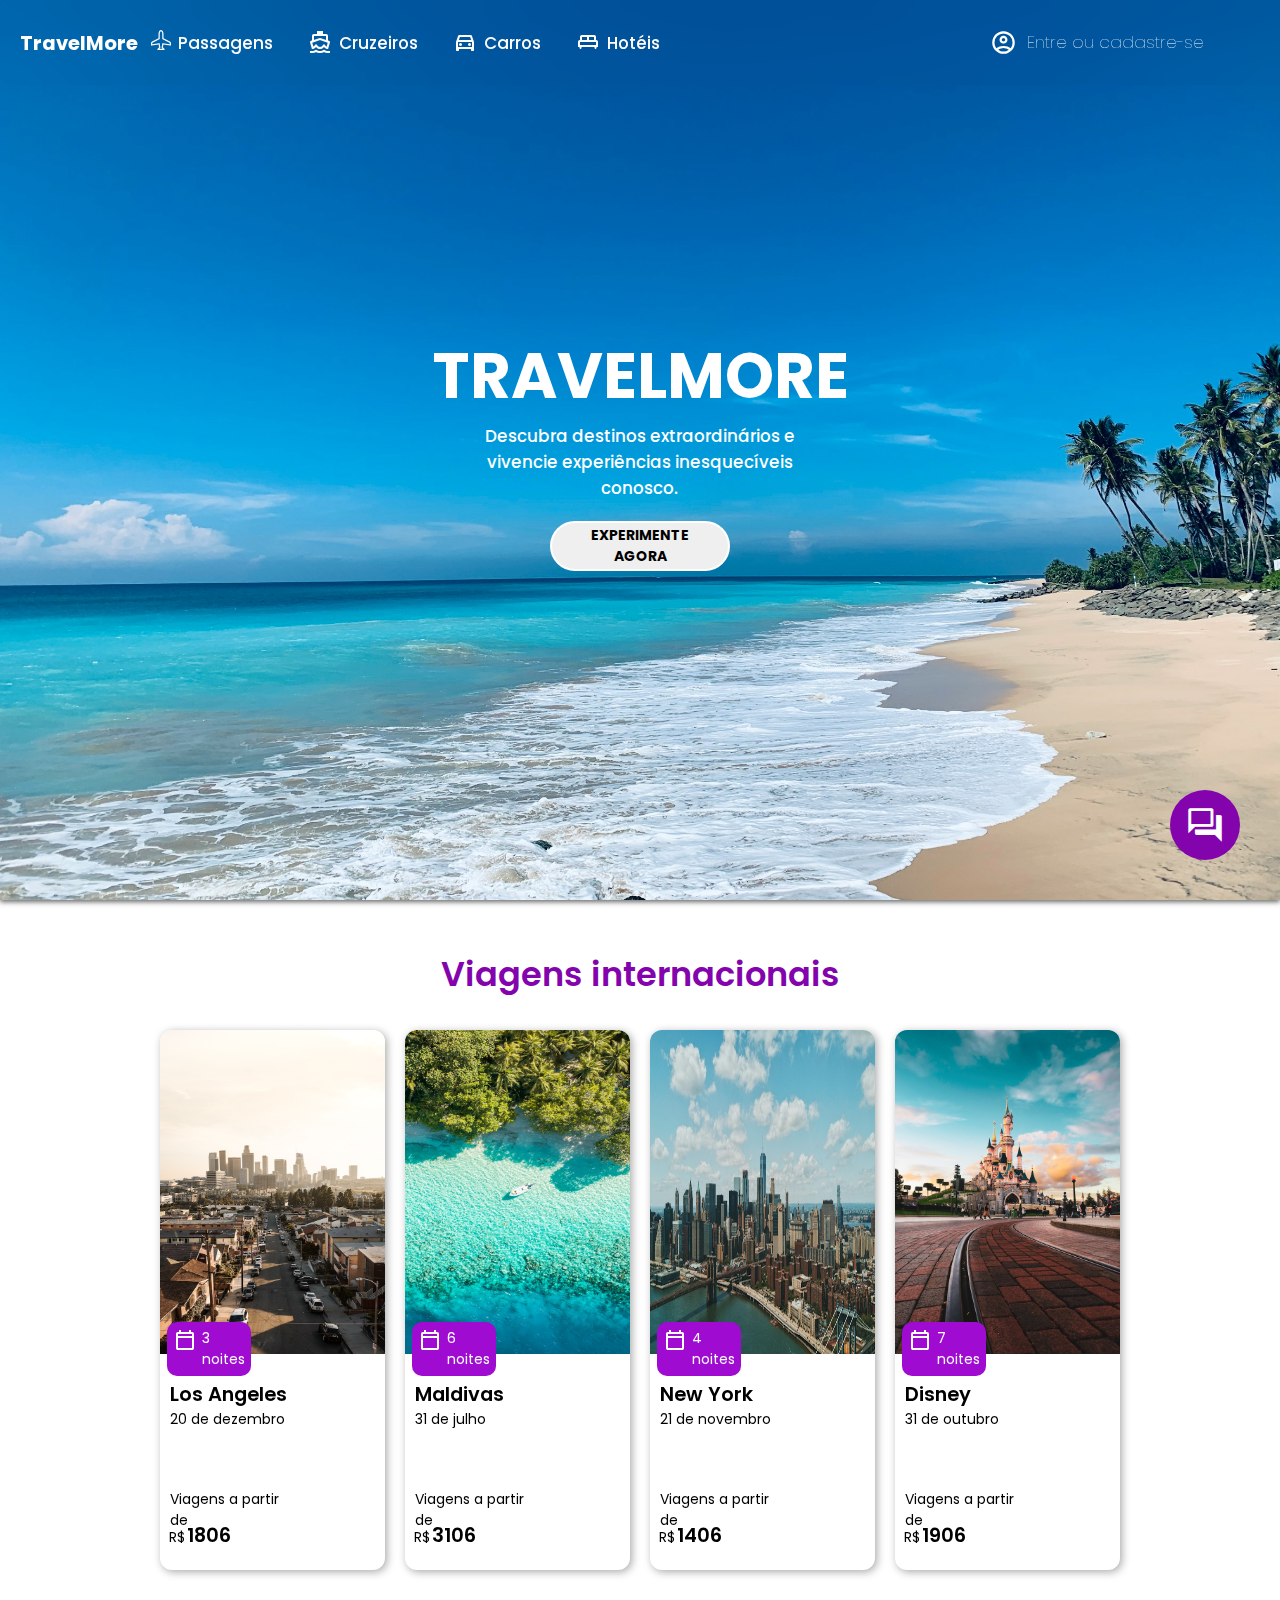
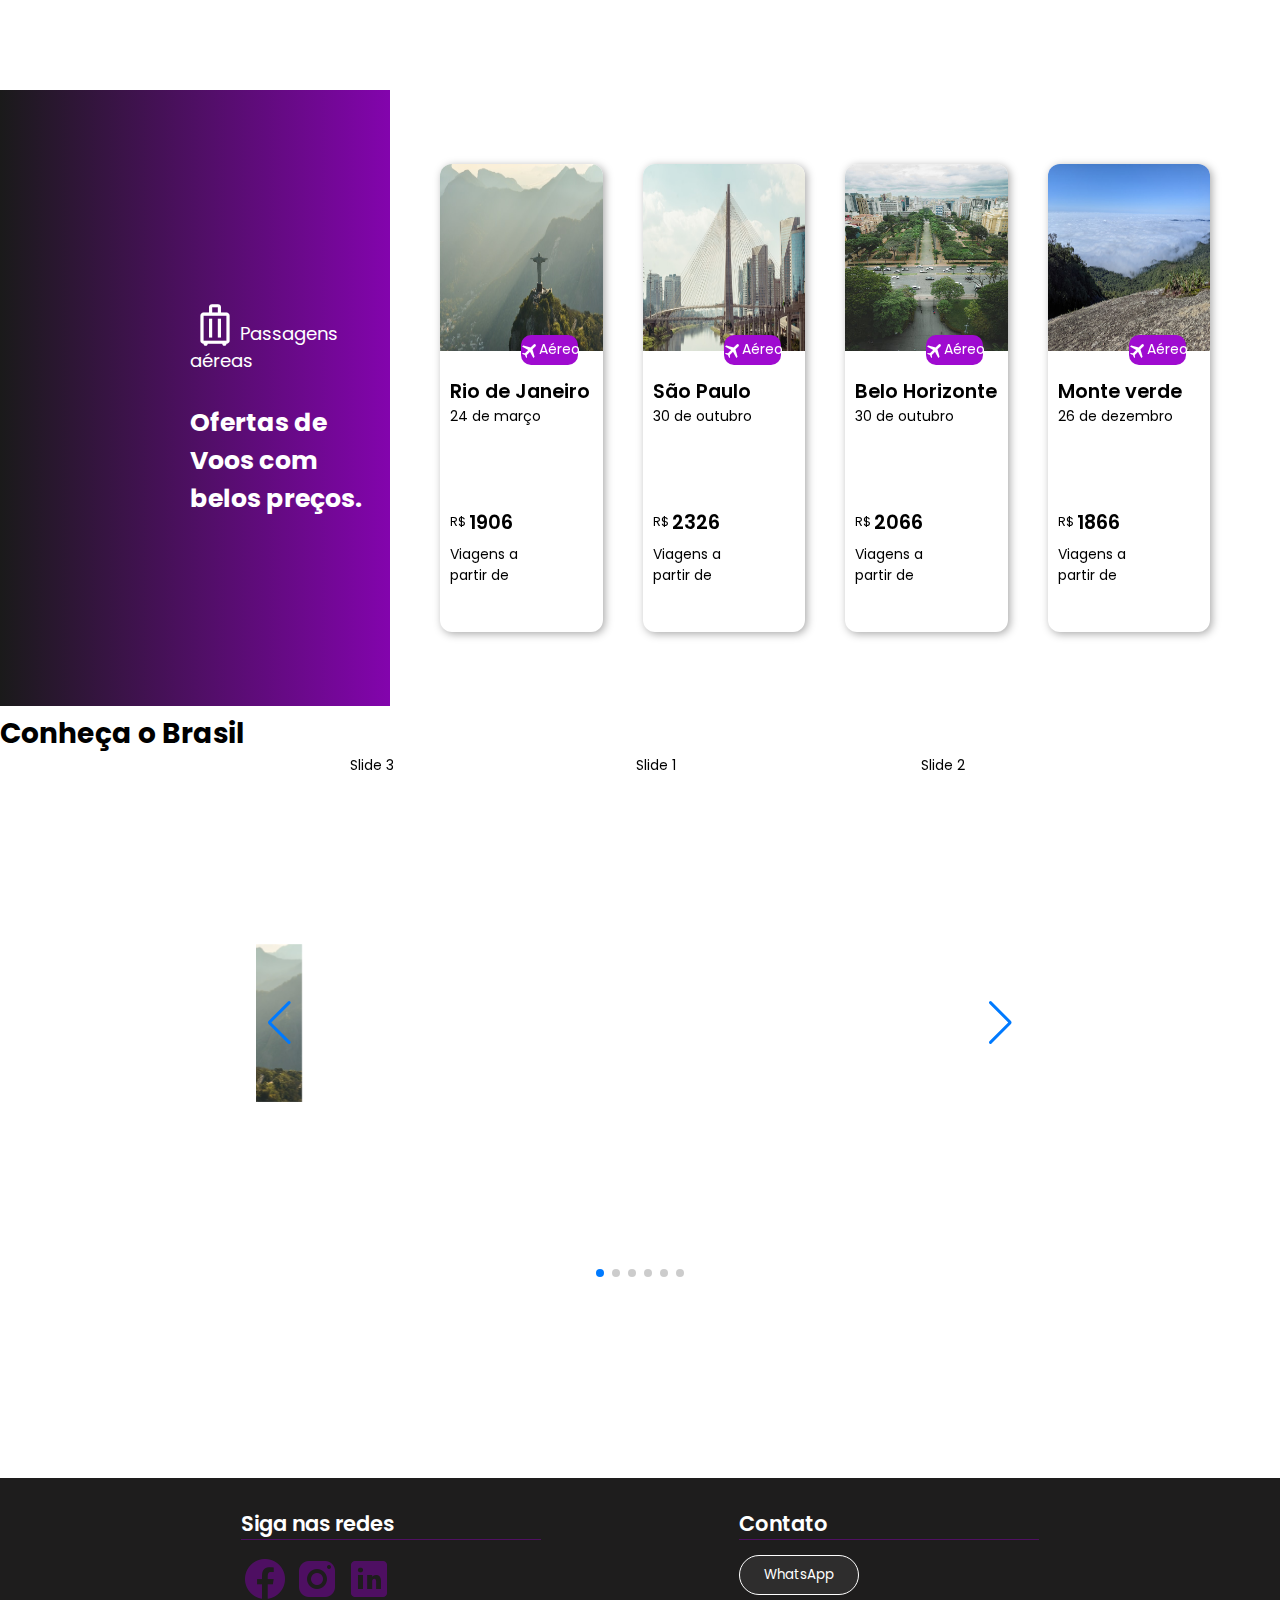
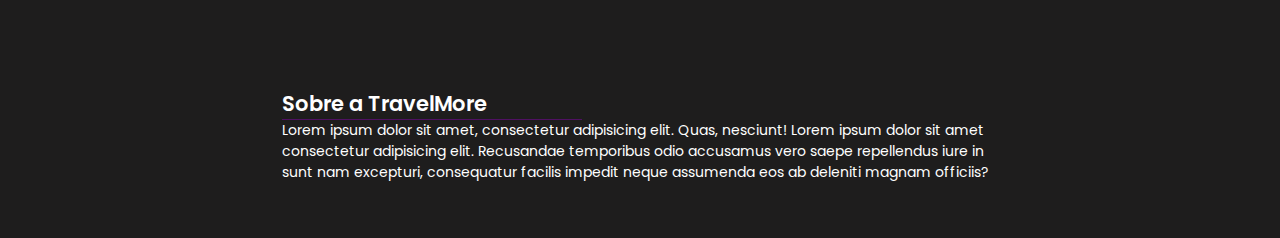
==== commit 57702cd5: "." ====
--- a/index.html
+++ b/index.html
@@ -203,7 +203,7 @@
             <div class="swiper-wrapper">
             <!-- Slides -->
             <div class="swiper-slide"><img class="img-brasil" src="img/camanducaia.jpg" alt="imagem de camanducaia"></div>
-            <div class="swiper-slide"><img class="img-brasil" src="img/rj.jpg" alt="imagem do rio de janeiro">Slide 2</div>
+            <div class="swiper-slide"><img class="img-brasil" src="img/rj.jpg" alt="imagem do rio de janeiro"></div>
             <div class="swiper-slide">Slide 3</div>
             <div class="swiper-slide">Slide 1</div>
             <div class="swiper-slide">Slide 2</div>
--- a/style.css
+++ b/style.css
@@ -575,6 +575,10 @@
     position: relative;
   }
 
+  .swiper-button-prev, .swiper-button-next{
+  
+  }
+
   .img-brasil{
     position: absolute;
     object-fit: contain;
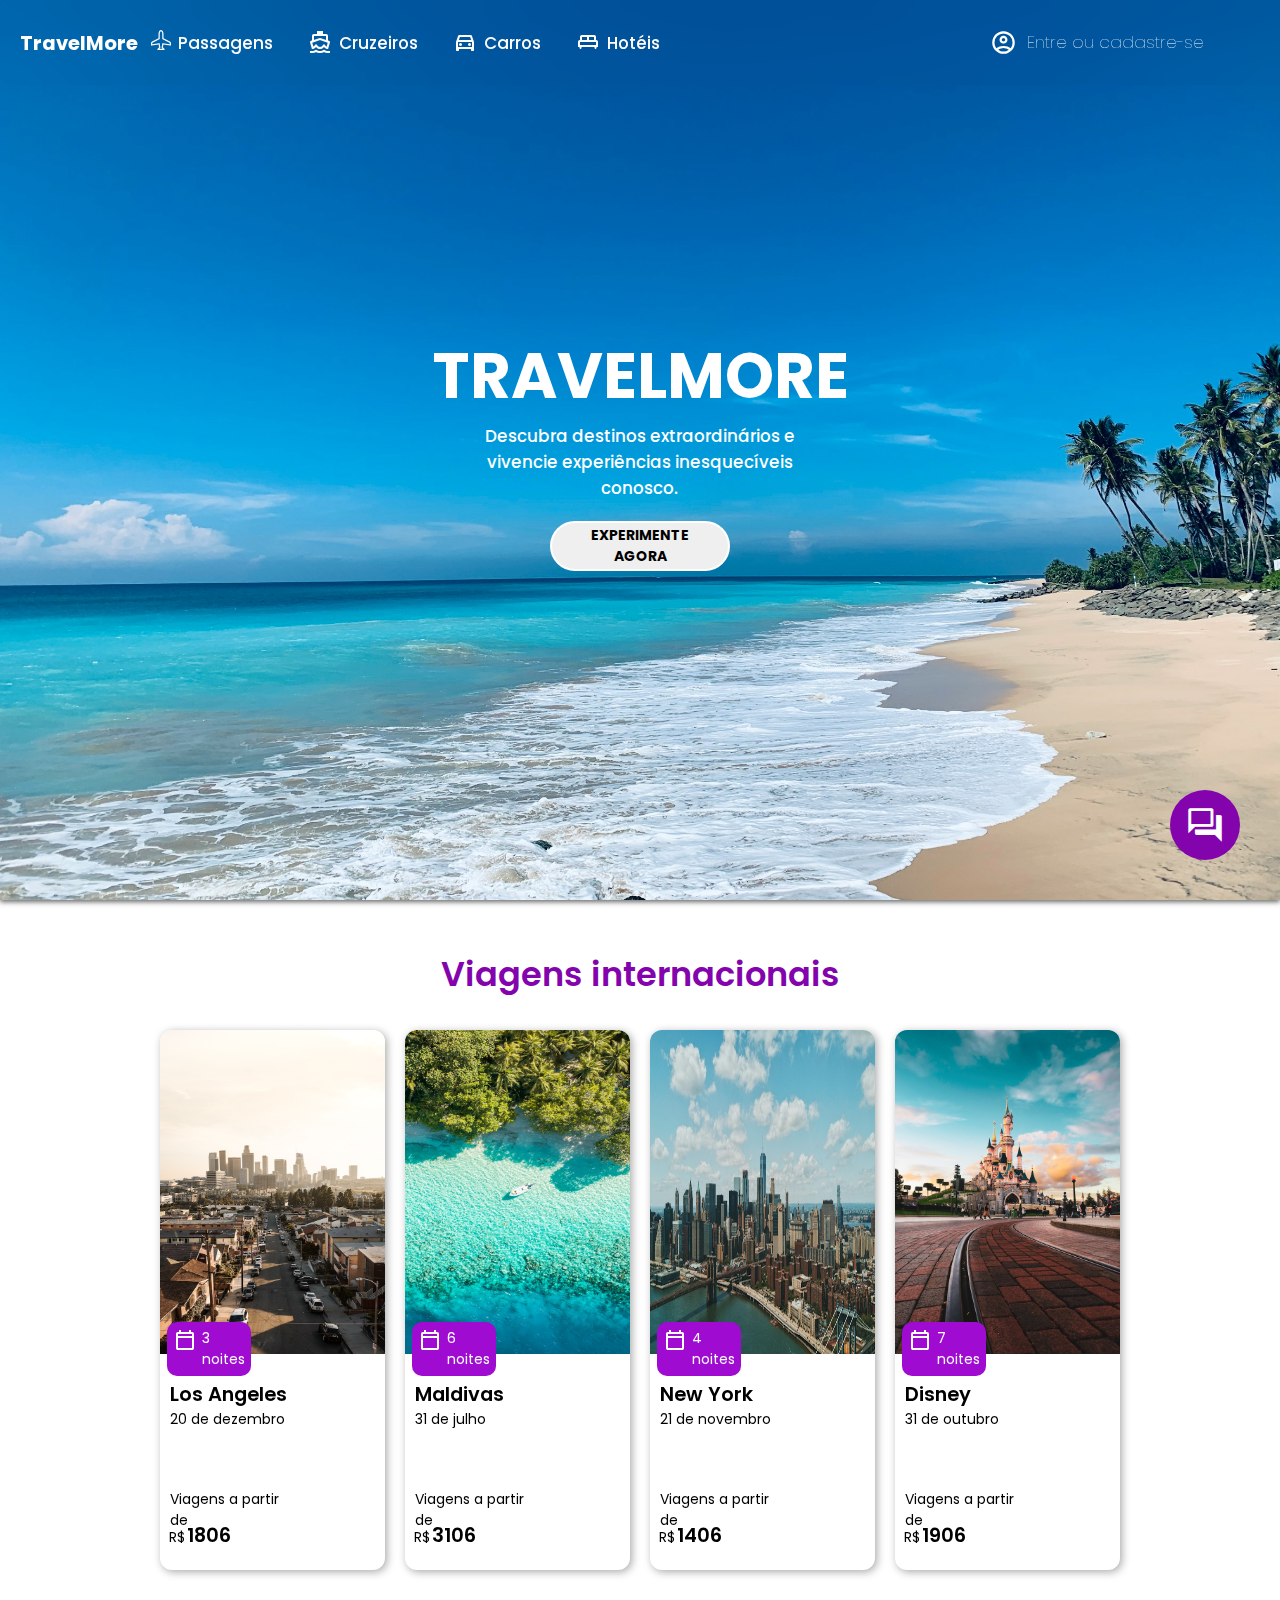
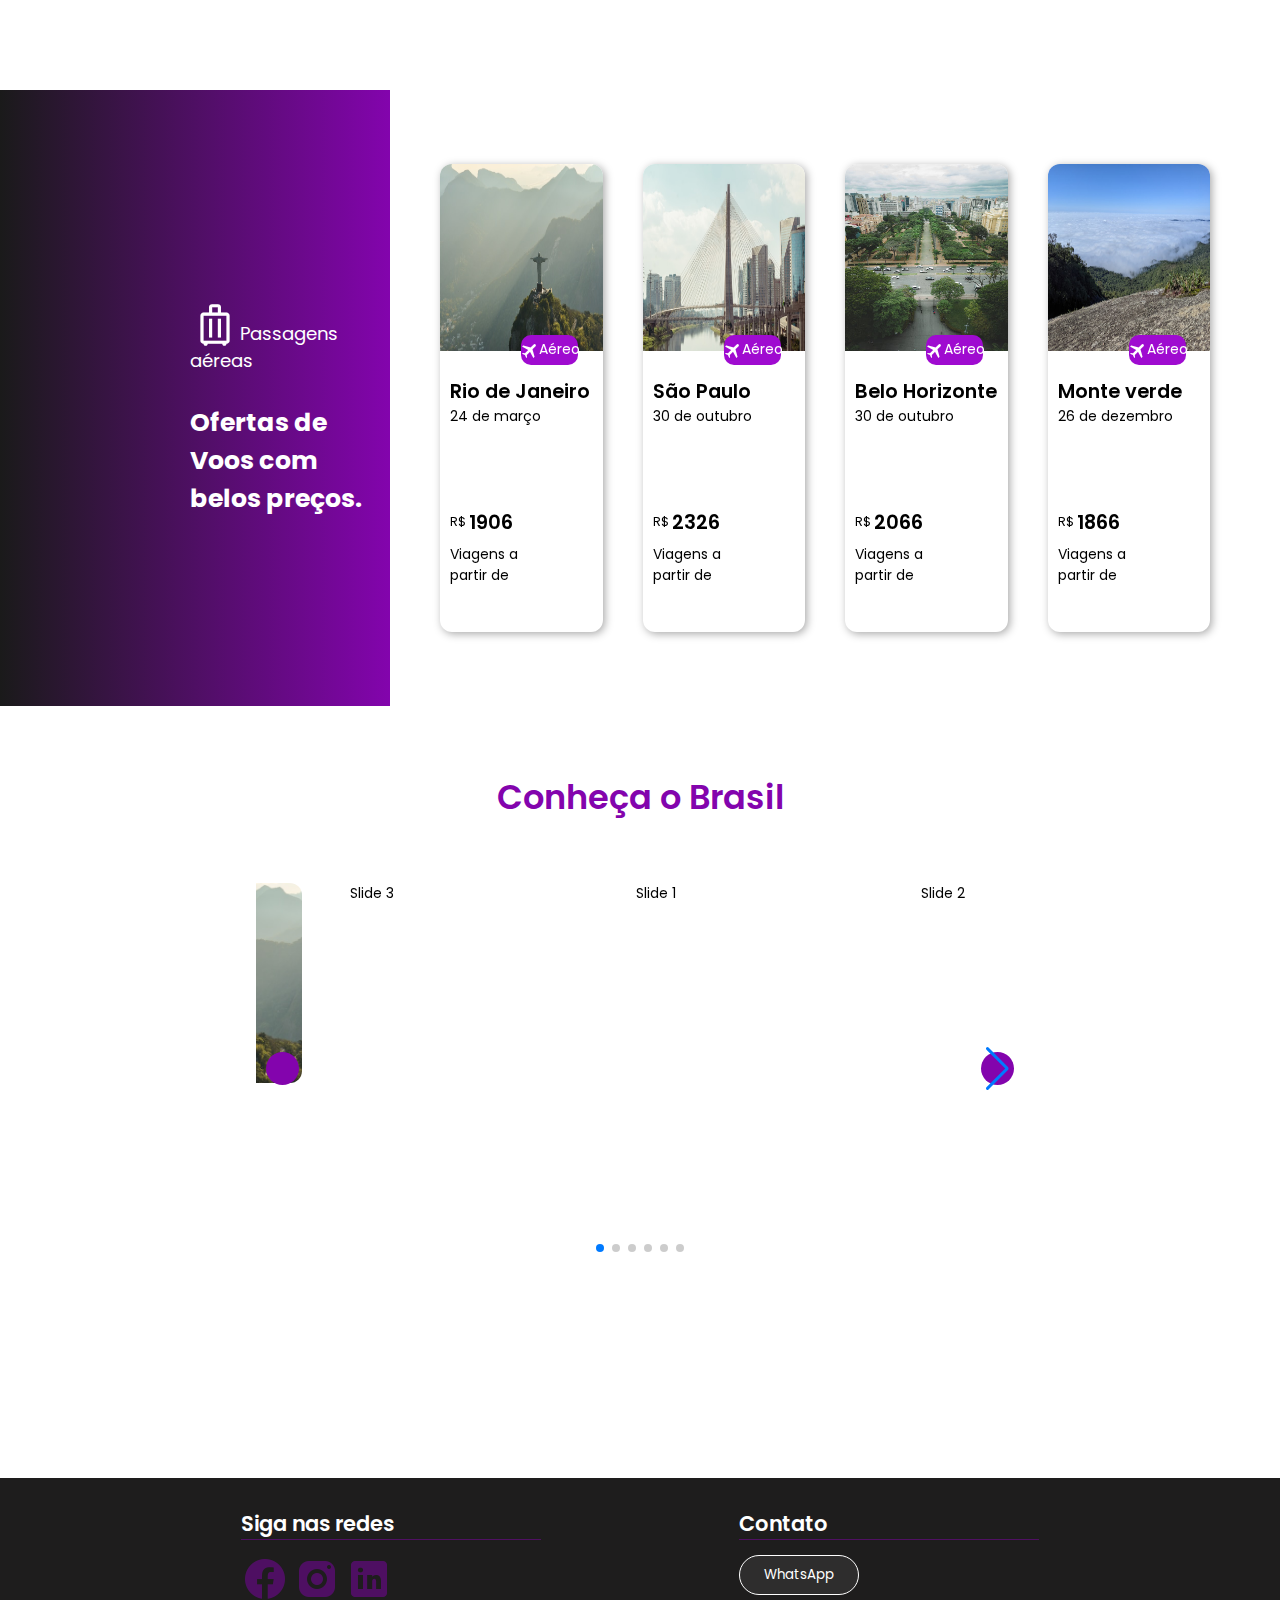
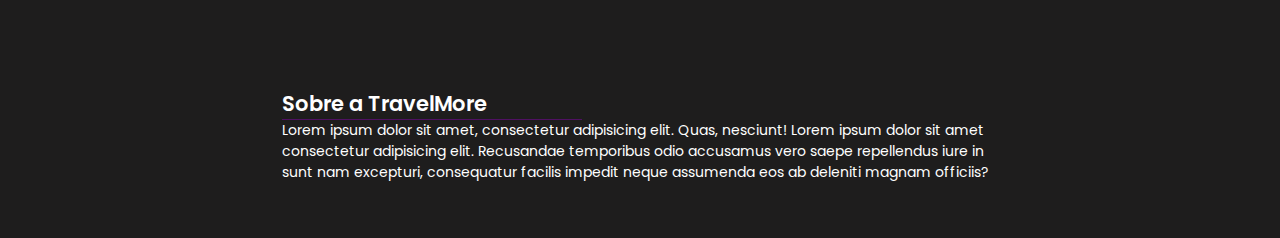
==== commit 38876fc0: "session align; padding; h3 and p;" ====
--- a/index.html
+++ b/index.html
@@ -202,8 +202,16 @@
             <!-- Additional required wrapper -->
             <div class="swiper-wrapper">
             <!-- Slides -->
-            <div class="swiper-slide"><img class="img-brasil" src="img/camanducaia.jpg" alt="imagem de camanducaia"></div>
-            <div class="swiper-slide"><img class="img-brasil" src="img/rj.jpg" alt="imagem do rio de janeiro"></div>
+            <div class="swiper-slide">
+                <img class="img-brasil" src="img/camanducaia.jpg" alt="imagem de camanducaia">
+                <h2>Camanducaia</h2>
+                <p>8.000 acomocações>
+            </div>
+            <div class="swiper-slide">
+                <img class="img-brasil" src="img/rj.jpg" alt="imagem do rio de janeiro">
+                <h2>Rio de janeiro</h2>
+                <p>14.000 acomodações</p>
+            </div>
             <div class="swiper-slide">Slide 3</div>
             <div class="swiper-slide">Slide 1</div>
             <div class="swiper-slide">Slide 2</div>
--- a/style.css
+++ b/style.css
@@ -555,13 +555,21 @@
 }
 
 .ConhecaBrasil-Container{
-    height: 85vh;
+    height: 85vh;    
+}
+
+.ConhecaBrasil-Container > h1{
+    text-align: center;
+    padding: 60px 0 60px 0;
+    font:normal 600 2.4rem 'Poppins', sans-serif;
+    color: #8304ad;
 }
 
 /*CARROSEL SWIPER.JS*/
 .swiper {
     width: 60%;
-    height: 70%;
+    height: 50%;
+    margin: auto;
   }
 
   .swiper-wrapper{
@@ -572,20 +580,33 @@
   }
 
   .swiper-slide{
-    position: relative;
+    border-radius: 12px;
+    height: 200px;
   }
 
-  .swiper-button-prev, .swiper-button-next{
   
+  .img-brasil{
+    width: 100%;
+    height: 100%;
+    object-fit: cover;
+    border-radius: 12px;
   }
 
-  .img-brasil{
-    position: absolute;
-    object-fit: contain;
-    width: 100%;
-    height: 100%;
+  .swiper-button-prev,
+  .swiper-button-next{
+    background-color: #8304ad;
+    width: 33px;
+    height: 33px;
+    border-radius: 100%;
   }
 
+  .swiper-button-prev::after{
+    content: '\f054';
+    font-family: 'Font Awesome 5 free';
+    font-weight: 900;
+    font-size: 20px;
+
+  }
 footer{
     height: 40vh;
     background-color: rgb(30, 29, 29);
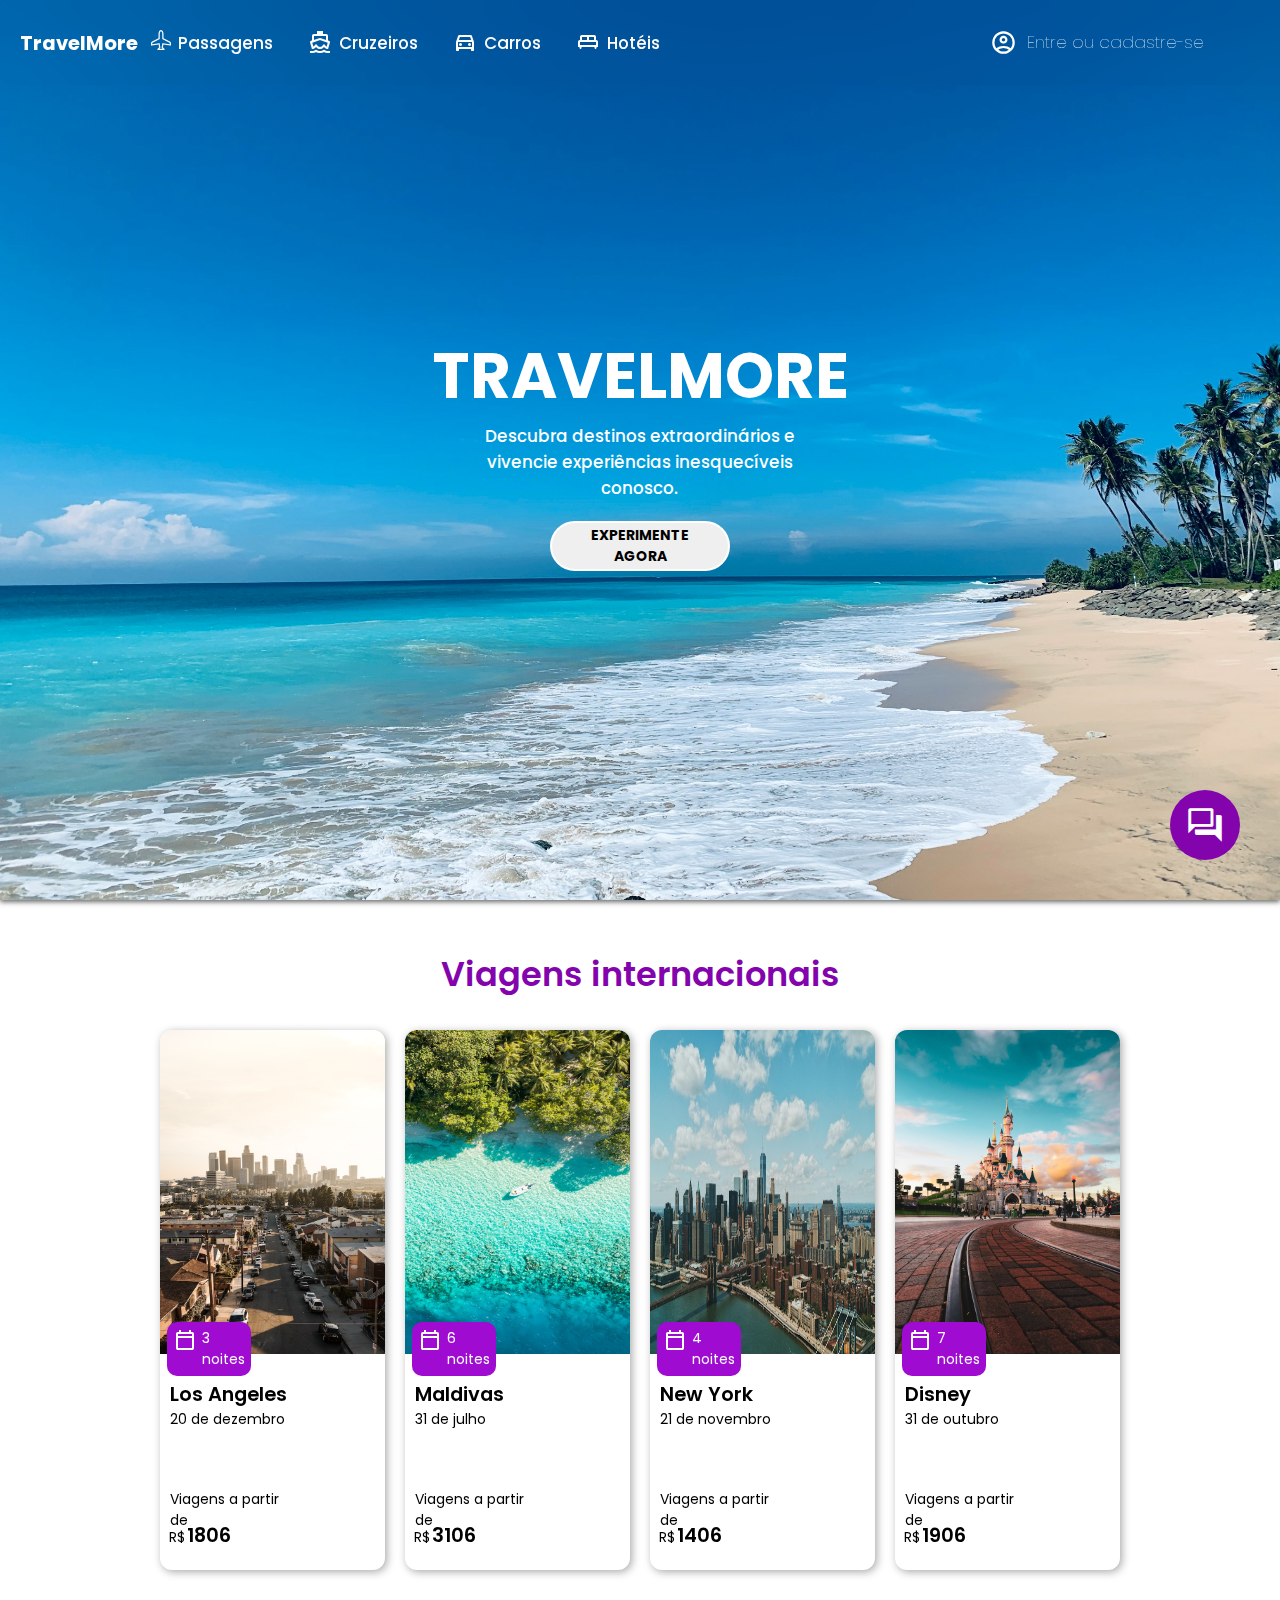
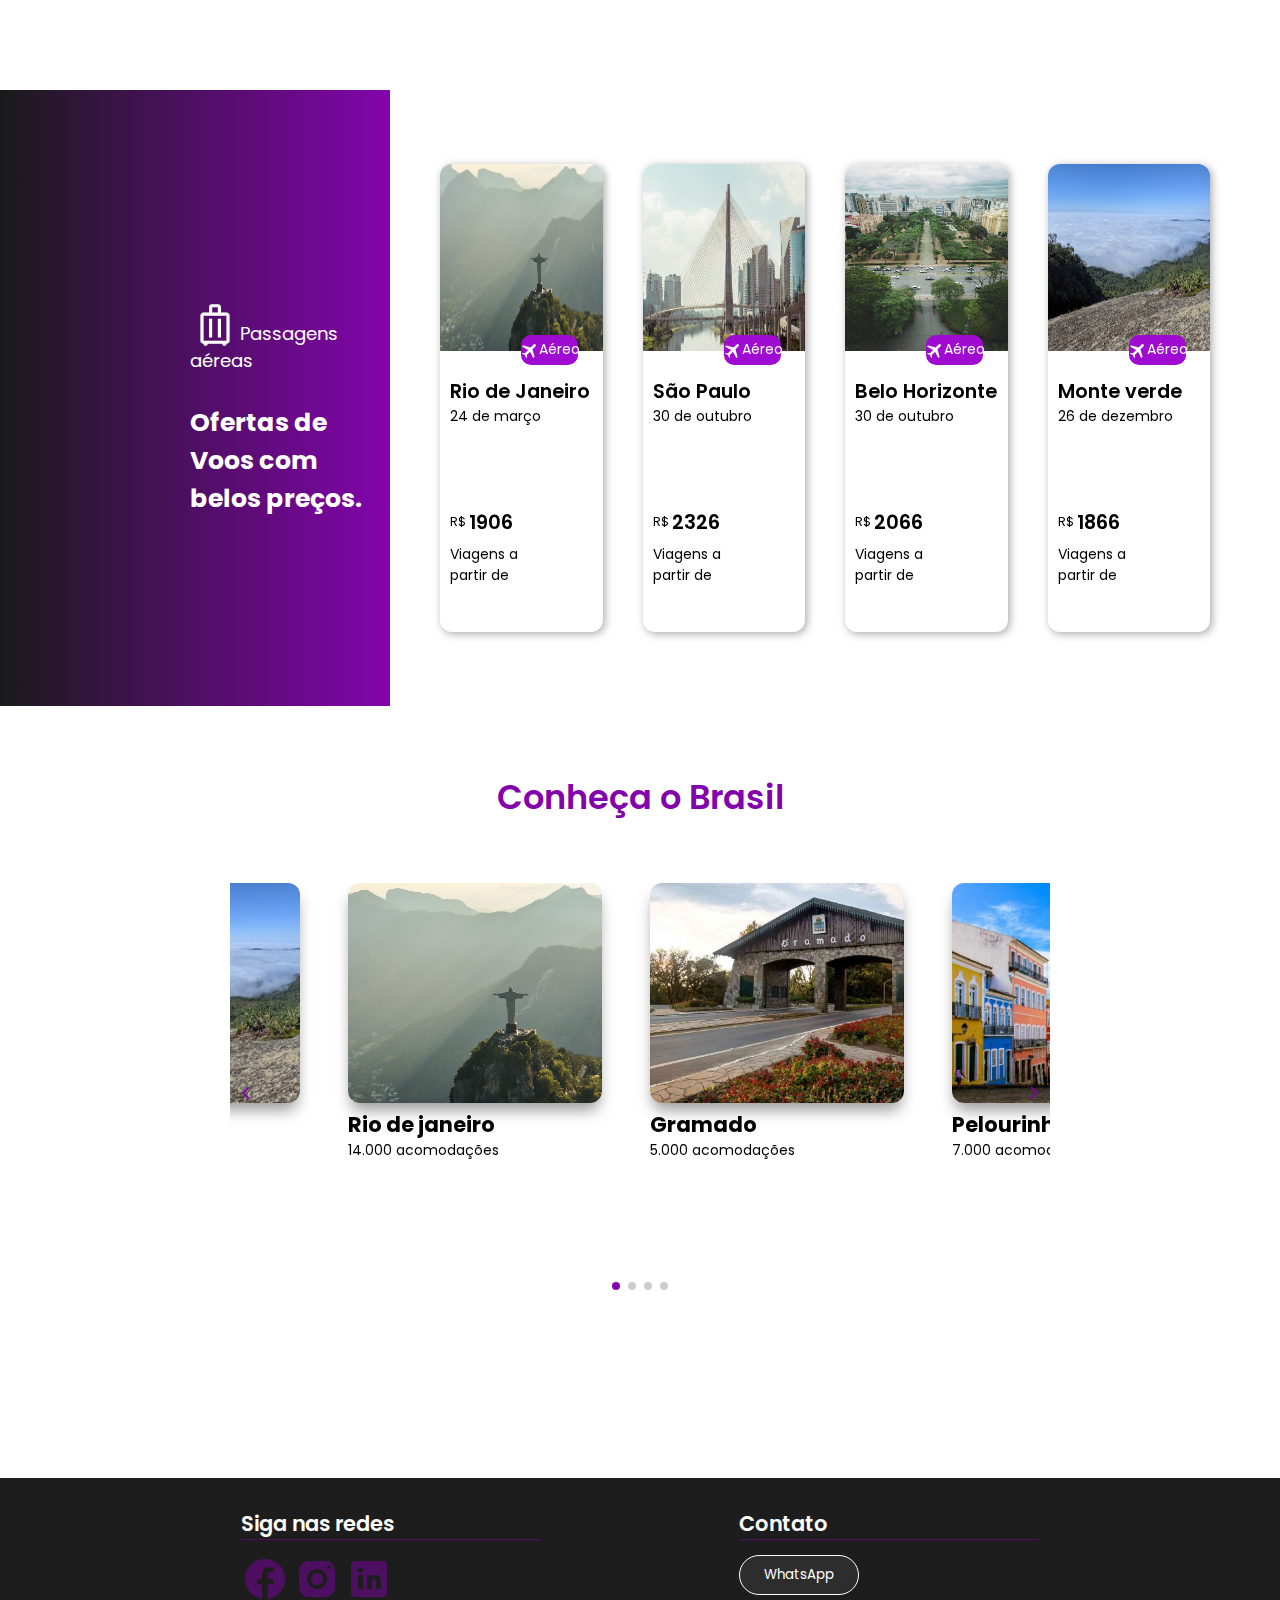
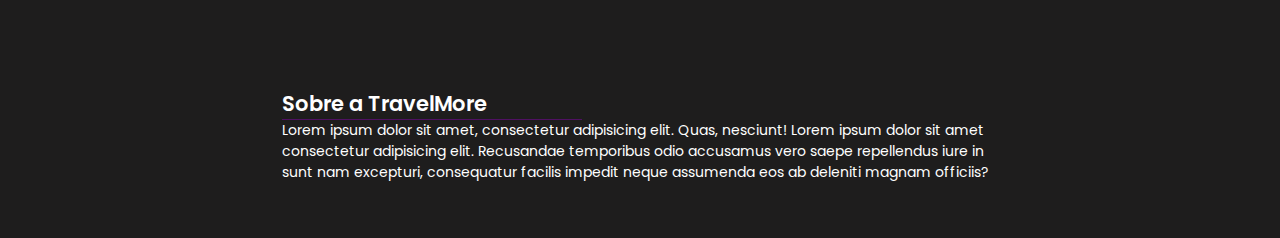
==== commit 2cecd7e6: "carrosel swiperjs finished." ====
--- a/index.html
+++ b/index.html
@@ -4,6 +4,7 @@
     <meta charset="UTF-8">
     <meta name="viewport" content="width=device-width, initial-scale=1.0">
     <title>Jean</title>
+    <link href="https://cdnjs.cloudflare.com/ajax/libs/font-awesome/6.0.0/css/all.min.css" rel="stylesheet">
     <link rel="stylesheet" href="https://cdn.jsdelivr.net/npm/swiper@11/swiper-bundle.min.css"/>
     <link rel="stylesheet" href="style.css">
     <link rel="stylesheet" href="https://fonts.googleapis.com/css2?family=Material+Symbols+Outlined:opsz,wght,FILL,GRAD@24,400,0,0" />
@@ -212,16 +213,23 @@
                 <h2>Rio de janeiro</h2>
                 <p>14.000 acomodações</p>
             </div>
-            <div class="swiper-slide">Slide 3</div>
-            <div class="swiper-slide">Slide 1</div>
-            <div class="swiper-slide">Slide 2</div>
-            <div class="swiper-slide">Slide 3</div>
-             ...
-            </div>
-            <!-- If we need pagination -->
+
+            <div class="swiper-slide">
+                <img class="img-brasil" src="img/gramado.jpg" alt="imagem de gramado">
+                <h2>Gramado</h2>
+                <p>5.000 acomodações</p>
+            </div>
+
+            <div class="swiper-slide">
+                <img class="img-brasil" src="img/pelourinho.jpg" alt="imagem de pelourinho">
+                <h2>Pelourinho</h2>
+                <p>7.000 acomodações</p>
+            </div>
+
+            </div>
+
             <div class="swiper-pagination"></div>
   
-            <!-- If we need navigation buttons -->
             <div class="swiper-button-prev"></div>
             <div class="swiper-button-next"></div>
 
--- a/style.css
+++ b/style.css
@@ -1,4 +1,9 @@
 @import url('https://fonts.googleapis.com/css2?family=Bebas+Neue&family=Poppins:wght@400;500;700&display=swap');
+
+:root{
+    --swiper-theme-color: #8304ad;
+
+}
 
 *{
     margin: 0;
@@ -567,9 +572,10 @@
 
 /*CARROSEL SWIPER.JS*/
 .swiper {
-    width: 60%;
-    height: 50%;
+    width: 64%;
+    height: 55%;
     margin: auto;
+
   }
 
   .swiper-wrapper{
@@ -581,7 +587,8 @@
 
   .swiper-slide{
     border-radius: 12px;
-    height: 200px;
+    height: 220px;
+    box-shadow: 0px 10px 15px -3px rgba(0,0,0,0.4);
   }
 
   
@@ -592,21 +599,32 @@
     border-radius: 12px;
   }
 
-  .swiper-button-prev,
+
+  .swiper-button-prev{
+    left: 3px;
+  }
+
   .swiper-button-next{
-    background-color: #8304ad;
-    width: 33px;
-    height: 33px;
-    border-radius: 100%;
+    right: 3px;
   }
 
   .swiper-button-prev::after{
+    content: '\f053';
+    font-family: 'Font Awesome 5 free';
+    font-weight: 900;
+    font-size: 14px;
+    color: #8304ad;
+  }
+
+  .swiper-button-next::after{
     content: '\f054';
     font-family: 'Font Awesome 5 free';
     font-weight: 900;
-    font-size: 20px;
-
-  }
+    font-size: 14px;
+    color: #8304ad;
+  }
+
+
 footer{
     height: 40vh;
     background-color: rgb(30, 29, 29);
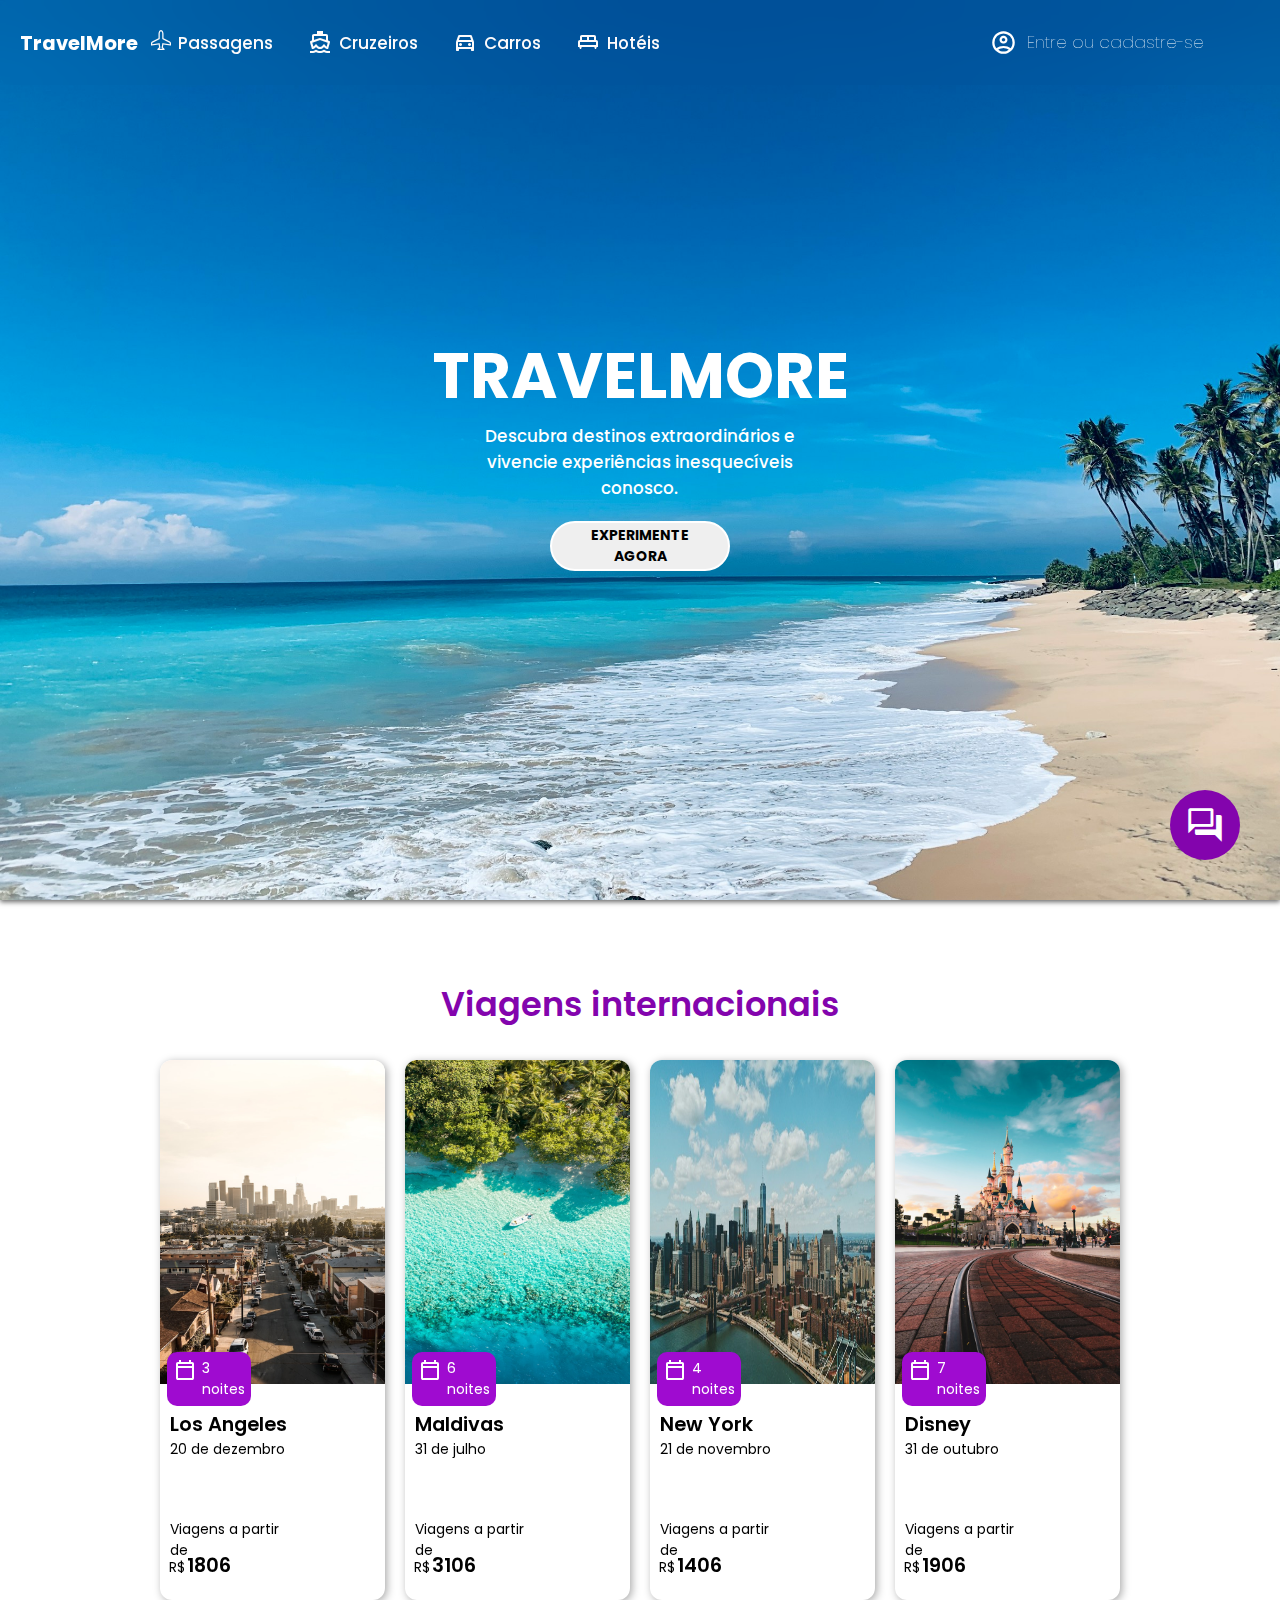
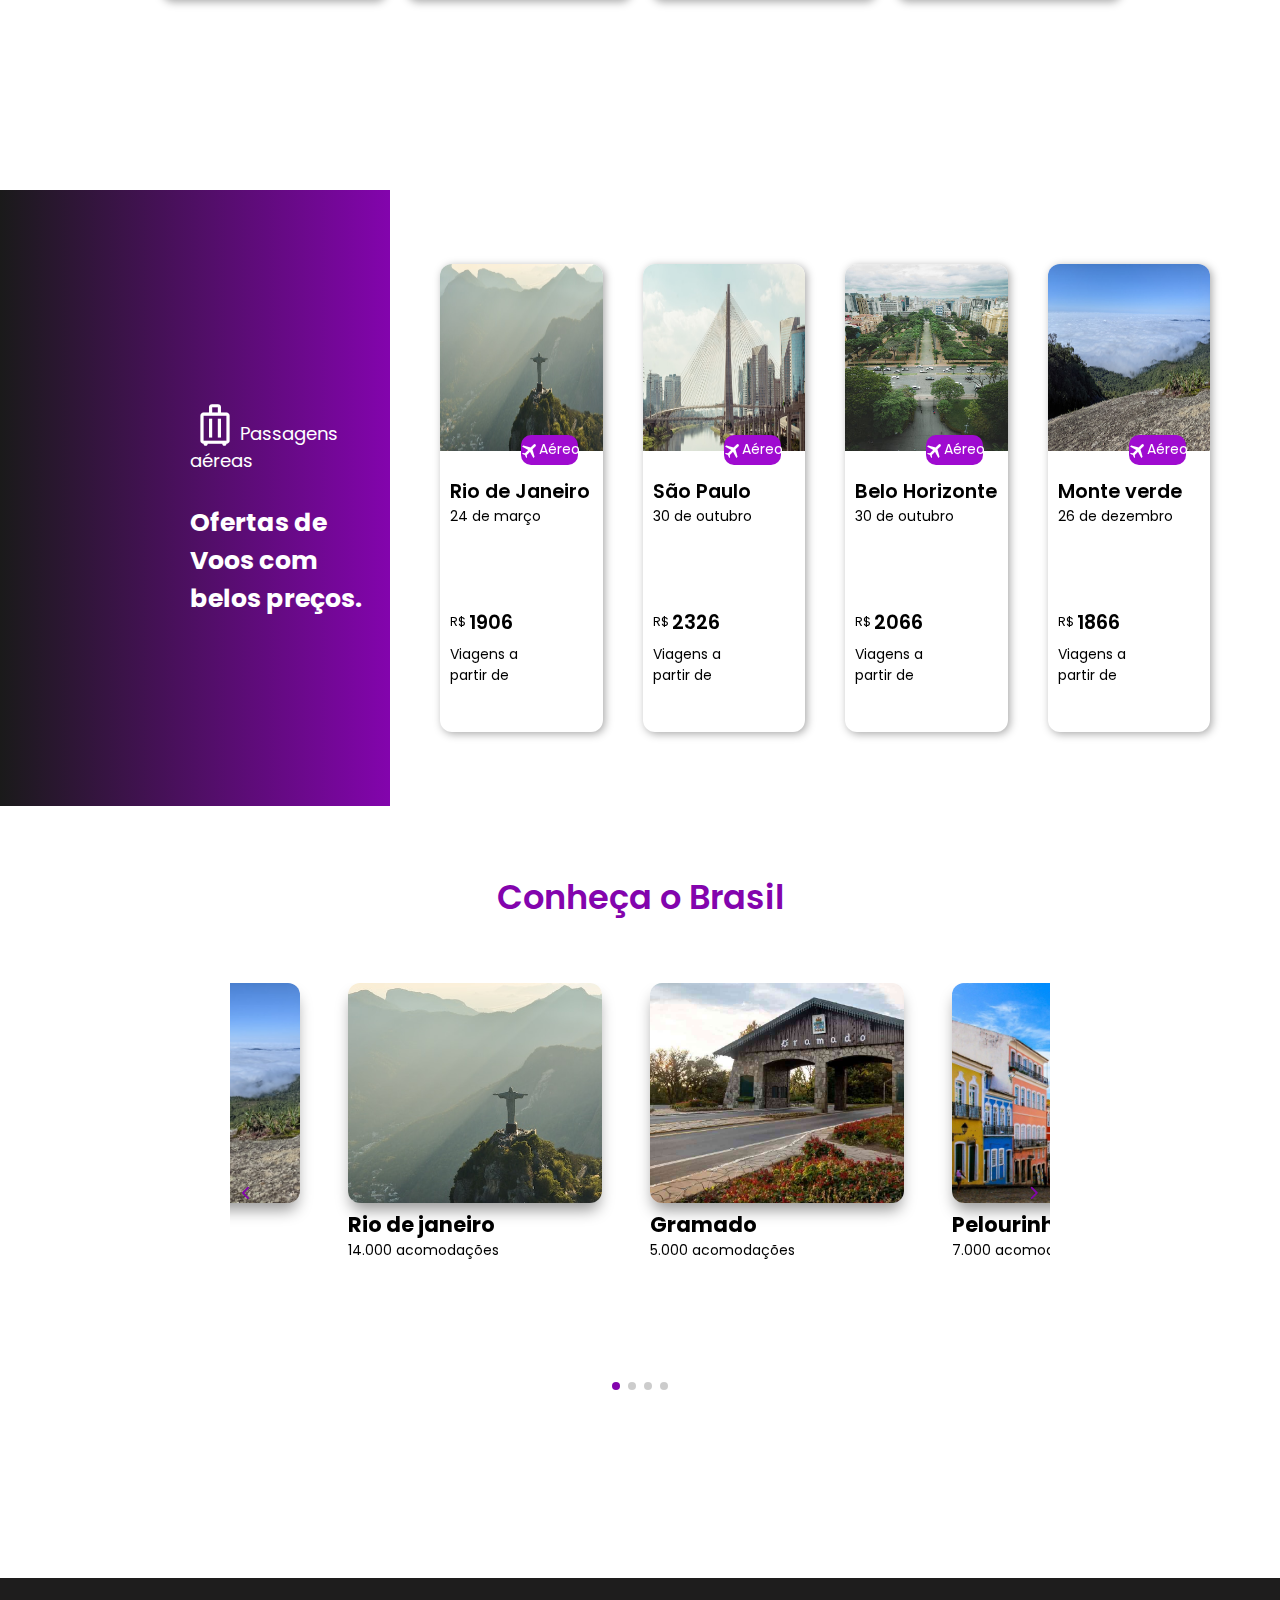
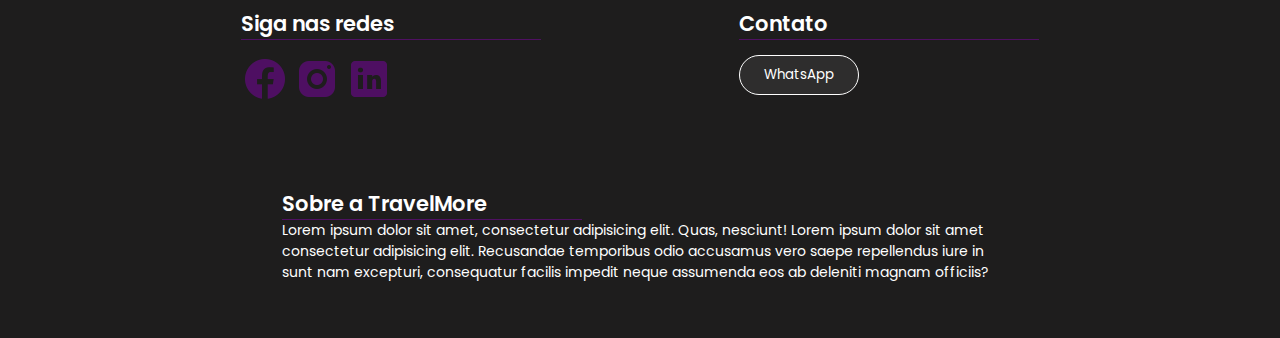
==== commit 97080b29: "espaçamento e hover in menu" ====
--- a/index.html
+++ b/index.html
@@ -25,16 +25,16 @@
         <nav>
             <p id="logo" class="linksNav">TravelMore</p>
                 <div class="recursos">
-                    <a class="linksNav" href="#"><svg xmlns="http://www.w3.org/2000/svg" width="20" height="20" fill="currentColor" class="bi bi-airplane" viewBox="0 0 16 16">
+                    <a class="linksNav" id="passagem" href="#"><svg xmlns="http://www.w3.org/2000/svg" width="20" height="20" fill="currentColor" class="bi bi-airplane" viewBox="0 0 16 16">
                         <path d="M6.428 1.151C6.708.591 7.213 0 8 0s1.292.592 1.572 1.151C9.861 1.73 10 2.431 10 3v3.691l5.17 2.585a1.5 1.5 0 0 1 .83 1.342V12a.5.5 0 0 1-.582.493l-5.507-.918-.375 2.253 1.318 1.318A.5.5 0 0 1 10.5 16h-5a.5.5 0 0 1-.354-.854l1.319-1.318-.376-2.253-5.507.918A.5.5 0 0 1 0 12v-1.382a1.5 1.5 0 0 1 .83-1.342L6 6.691V3c0-.568.14-1.271.428-1.849m.894.448C7.111 2.02 7 2.569 7 3v4a.5.5 0 0 1-.276.447l-5.448 2.724a.5.5 0 0 0-.276.447v.792l5.418-.903a.5.5 0 0 1 .575.41l.5 3a.5.5 0 0 1-.14.437L6.708 15h2.586l-.647-.646a.5.5 0 0 1-.14-.436l.5-3a.5.5 0 0 1 .576-.411L15 11.41v-.792a.5.5 0 0 0-.276-.447L9.276 7.447A.5.5 0 0 1 9 7V3c0-.432-.11-.979-.322-1.401C8.458 1.159 8.213 1 8 1s-.458.158-.678.599"/>
                       </svg>Passagens</a>
-                    <a class="linksNav" href="#"><span class="material-symbols-outlined">
+                    <a class="linksNav" id="cruzeiro" href="#"><span class="material-symbols-outlined">
                         directions_boat
                         </span>Cruzeiros</a>
-                    <a class="linksNav" href="#"><span class="material-symbols-outlined">
+                    <a class="linksNav" id="carros" href="#"><span class="material-symbols-outlined">
                         directions_car
                         </span>Carros</a>
-                    <a class="linksNav" href="#"><span class="material-symbols-outlined">
+                    <a class="linksNav" id="hoteis" href="#"><span class="material-symbols-outlined">
                         king_bed
                         </span>Hotéis</a>
                 </div>
--- a/style.css
+++ b/style.css
@@ -210,7 +210,6 @@
 .bar{
     height: 3px;
     width: 30px;
-    background-color: red;
     -webkit-transition: all 0.3s ease-in-out;
     transition: all 0.3s ease-in-out;
 }
@@ -241,7 +240,7 @@
     color: rgb(254, 251, 251);
 }
 
-.recursos a::after{
+.linksNav::after{
     content: ""; /* Conteúdo vazio necessário para a pseudo-elemento ::after */
     display: block; /* Tornar o pseudo-elemento um bloco para ocupar toda a largura */
     height: 2px; /* Altura do sublinhado */
@@ -253,8 +252,8 @@
     transition: width 0.3s; /* Adicionar transição à largura para criar o efeito de animação */
 }
 
-.recursos a:hover::after{
-    width: 100%;
+#passagem:hover::after{
+    width: 118px;
 }
 
 
@@ -325,6 +324,7 @@
     width: 100%;
     height: 87vh;
     animation: fadeIn 2000ms ease-in-out;
+    padding-top: 30px;
 }
 
 .viagens-internacionais h1{
@@ -452,6 +452,7 @@
     align-items: center;
     gap: 120px;
     height: 70vh;
+    padding-top: 70px;
 }
 .container-voos{
     position: relative;
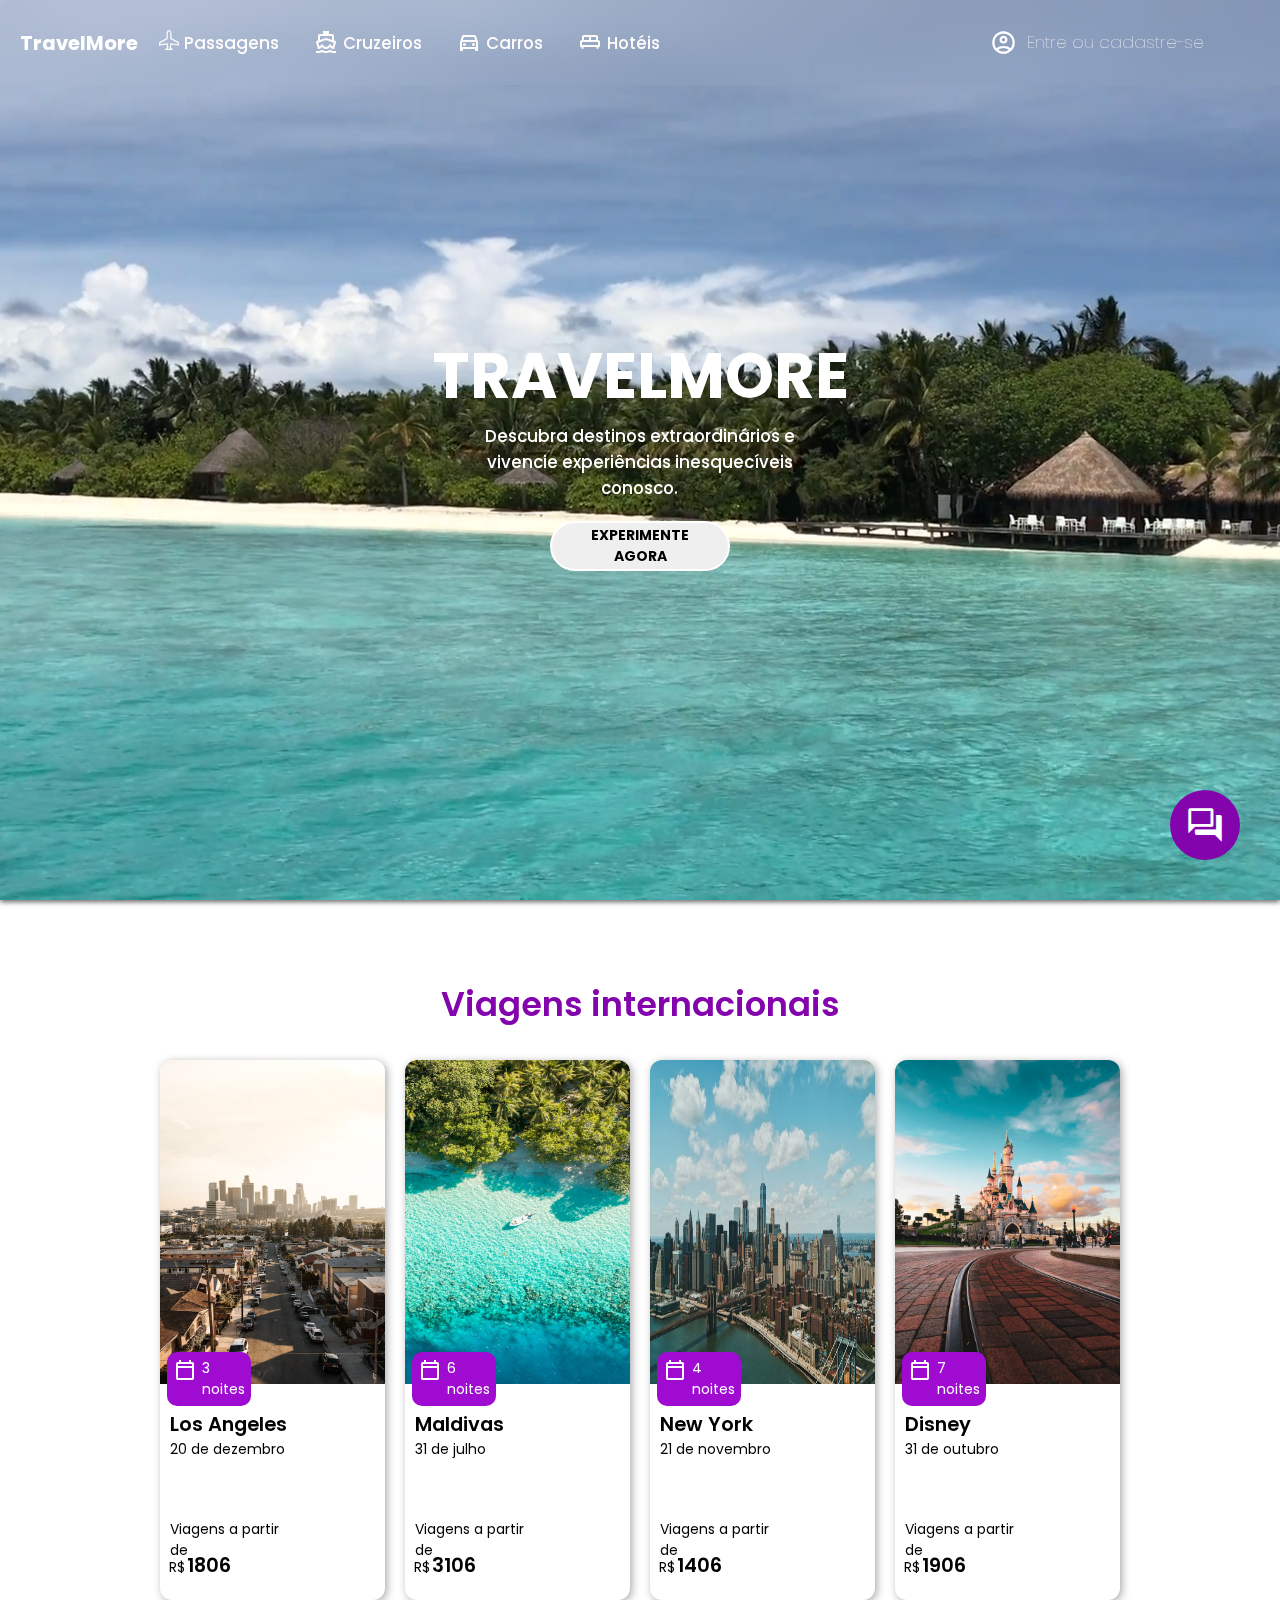
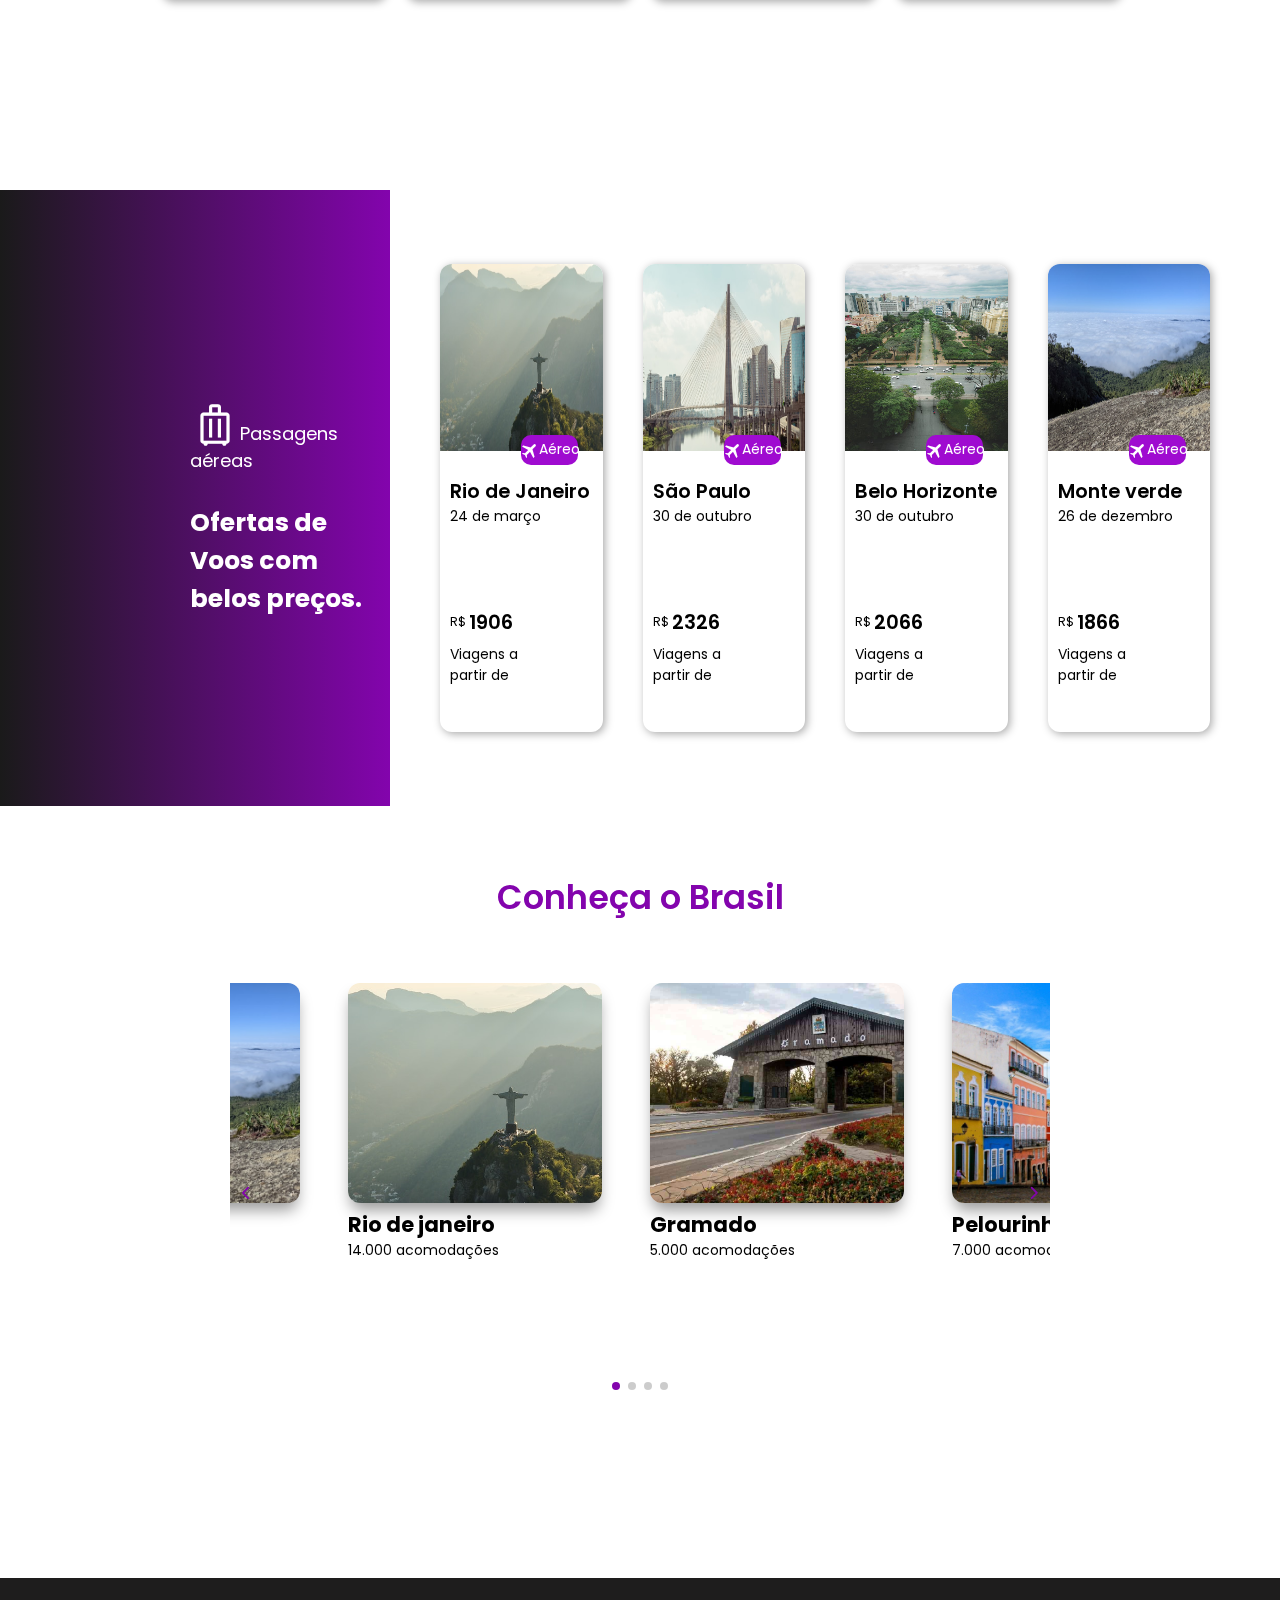
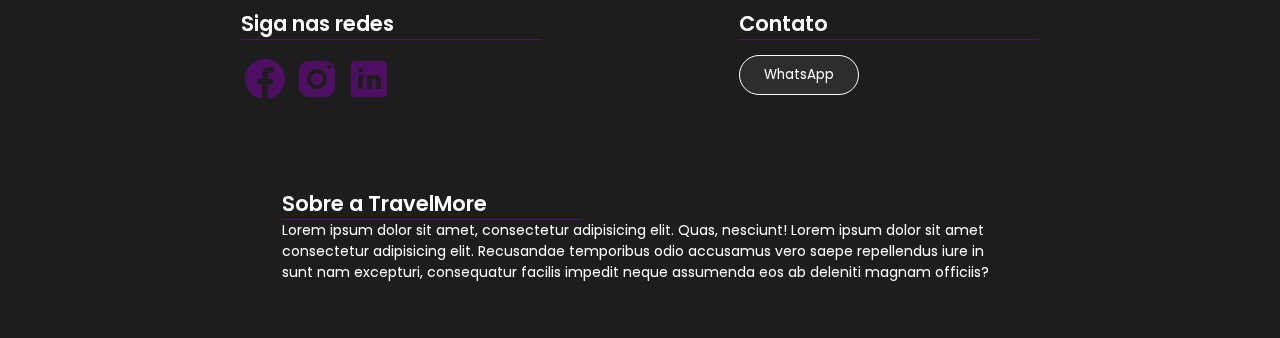
==== commit cbf7f7d7: "video in header, bug fixed in underline hover(menu)." ====
--- a/index.html
+++ b/index.html
@@ -22,6 +22,10 @@
 </head>
 <body>
     <header class="container">
+        <video class="header-video" autoplay muted loop>
+            <source src="img/video-beach.mp4" type="video/mp4">
+            Your browser does not support the video tag.
+          </video>        
         <nav>
             <p id="logo" class="linksNav">TravelMore</p>
                 <div class="recursos">
--- a/style.css
+++ b/style.css
@@ -23,11 +23,18 @@
     height: 100vh;
     background-repeat: no-repeat;
     background-position: center bottom;
-    background-image: url('img/banner.jpg');
     background-size: cover;
     position: relative;
     box-shadow: 0px 2px 5px rgba(0, 0, 0, 0.599);
     display: flex;
+}
+
+.header-video{
+    position: absolute;
+    width: 100%;
+    height: 100%;
+    object-fit: cover;
+    z-index: -1;
 }
 
 .cabecalho{
@@ -224,36 +231,35 @@
     color: white;
 }
 
-.recursos{
+.recursos {
     position: relative;
     left: -50%;
     display: flex;
     gap: 35px;
 }
 
-.recursos a{
-    display: flex;
-    gap: 7px;
-    width: 100%;
+.recursos a {
+    display: flex; /* Troquei para inline-flex para que o conteúdo se ajuste ao tamanho do texto */
+    gap: 5px;
     text-decoration: none;
     font: normal 500 1.2rem 'Poppins';
     color: rgb(254, 251, 251);
-}
-
-.linksNav::after{
-    content: ""; /* Conteúdo vazio necessário para a pseudo-elemento ::after */
-    display: block; /* Tornar o pseudo-elemento um bloco para ocupar toda a largura */
-    height: 2px; /* Altura do sublinhado */
-    width: 0; /* Largura inicial do sublinhado (será animada) */
-    background-color: #9f0bd0; /* Cor do sublinhado */
-    position: absolute; /* Posicionamento absoluto em relação ao link pai */
-    bottom: 0; /* Colocar o sublinhado na parte inferior do link */
-    left: 0; /* Alinhar o sublinhado à esquerda do link */
-    transition: width 0.3s; /* Adicionar transição à largura para criar o efeito de animação */
-}
-
-#passagem:hover::after{
-    width: 118px;
+    position: relative; /* Importante para que o ::before fique em relação ao link */
+}
+
+.recursos a::before {
+    content: '';
+    position: absolute;
+    left: 0;
+    bottom: 0;
+    width: 0; /* Inicialmente 0 */
+    height: 3px;
+    background-color: #bf00ff;
+    transition: .5s;
+}
+
+.recursos a:hover::before {
+    width: 100%; /* Ao passar o hover, a largura cresce para o tamanho do texto */
 }
 
 
